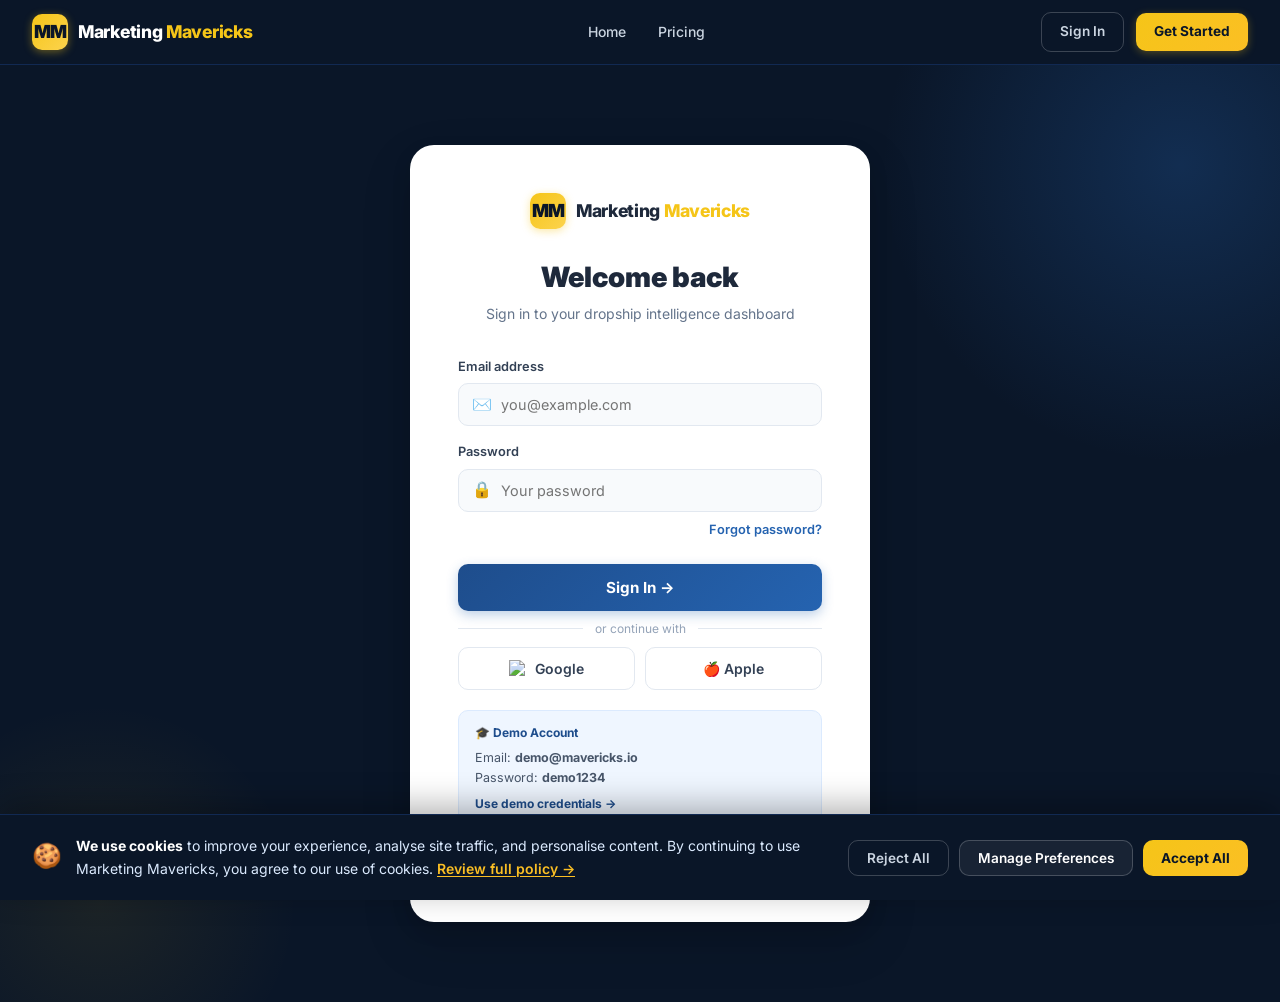
==== dashboard.html @ 0fa3fbc4 "UI: Streamlined charts, synchronized footers, added GDPR language" ====
<!DOCTYPE html>
<html lang="en">

<head>
  <meta charset="UTF-8" />
  <meta name="viewport" content="width=device-width, initial-scale=1.0" />
  <title>Marketing Mavericks – Dropship Intelligence Platform</title>
  <meta name="description"
    content="Real-time market intelligence for e-commerce dropshippers. Discover trending products, undersold ratings, and TAM analysis." />
  <link rel="preconnect" href="https://fonts.googleapis.com" />
  <link rel="preconnect" href="https://fonts.gstatic.com" crossorigin />
  <link href="https://fonts.googleapis.com/css2?family=Inter:wght@400;500;600;700;800;900&display=swap"
    rel="stylesheet" />
  <link rel="stylesheet" href="styles.css" />
  <script src="https://cdn.jsdelivr.net/npm/chart.js@4.4.0/dist/chart.umd.min.js"></script>
</head>

<body>

  <!-- ============================================================
     NAVIGATION
     ============================================================ -->
  <nav class="navbar">
    <div class="navbar-inner">
      <a href="index.html" class="navbar-brand">
        <div class="brand-logo">MM</div>
        <span class="brand-name">Marketing <span>Mavericks</span></span>
      </a>

      <nav class="navbar-nav">
        <a href="landing.html" class="nav-link">Home</a>
        <a href="trends.html" class="nav-link nav-protected" style="display:none;">Market Trends</a>
        <a href="index.html" class="nav-link nav-protected active">Dashboard</a>
        <a href="pricing.html" class="nav-link">Pricing</a>
      </nav>

      <div class="navbar-actions">
        <div class="live-badge">
          <div class="live-dot"></div>
          Live Data
        </div>
        <a href="signin.html" class="nav-btn-outline nav-public-only">Sign In</a>
        <a href="signup.html" class="nav-btn-primary nav-public-only">Get Started</a>
      </div>
    </div>
  </nav>

  <!-- ============================================================
     HERO
     ============================================================ -->
  <section class="page-hero">
    <div class="hero-content">
      <div class="hero-eyebrow">
        🚀 AI-Powered Market Intelligence
      </div>
      <h1 class="hero-title">
        Find Your Next<br /><span class="highlight">Winning Product</span>
      </h1>
      <p class="hero-subtitle">
        Real-time intelligence scraped from Amazon, TikTok &amp; beyond. Discover undersold ratings, trending ranks, and
        total addressable markets — before your competition does.
      </p>
      <div class="hero-stats" id="heroStats">
        <div class="hero-stat">
          <span class="hero-stat-value" id="statTracked">12,847</span>
          <span class="hero-stat-label">Products Tracked</span>
        </div>
        <div class="hero-stat">
          <span class="hero-stat-value" id="statTrends">234</span>
          <span class="hero-stat-label">New Trends Today</span>
        </div>
        <div class="hero-stat">
          <span class="hero-stat-value" id="statGrowth">+17.3%</span>
          <span class="hero-stat-label">Avg Market Growth</span>
        </div>
        <div class="hero-stat">
          <span class="hero-stat-value">Live</span>
          <span class="hero-stat-label" id="statFreshness">Updated 4 min ago</span>
        </div>
      </div>
    </div>
  </section>

  <!-- ============================================================
     SEARCH & FILTERS
     ============================================================ -->
  <section class="search-section">
    <div class="search-inner">
      <div class="search-box">
        <span class="search-icon">🔍</span>
        <input type="text" class="search-input" id="searchInput" placeholder="Search products, categories, tags…"
          autocomplete="off" />
        <span class="search-clear" id="searchClear">✕</span>
      </div>

      <div class="filter-group">
        <span class="filter-label">Sort by</span>
        <select class="filter-select" id="sortSelect">
          <option value="trendingRank-asc">Trending Rank</option>
          <option value="undersoldScore-desc">Undersold Score</option>
          <option value="tam-desc">TAM (Largest)</option>
          <option value="margin-desc">Margin %</option>
          <option value="viralityScore-desc">Virality</option>
          <option value="monthlyRevenue-desc">Monthly Revenue</option>
        </select>
      </div>

      <div class="filter-group">
        <span class="filter-label">Category</span>
        <select class="filter-select" id="categoryFilter">
          <option value="all">All Categories</option>
          <option value="Health & Wellness">Health &amp; Wellness</option>
          <option value="Home Décor">Home Décor</option>
          <option value="Kitchen & Fitness">Kitchen &amp; Fitness</option>
          <option value="Productivity">Productivity</option>
        </select>
      </div>

      <div class="filter-group">
        <span class="filter-label">Platform</span>
        <select class="filter-select" id="platformFilter">
          <option value="all">All Platforms</option>
          <option value="Amazon">Amazon</option>
          <option value="TikTok">TikTok</option>
        </select>
      </div>

      <span class="results-count" id="resultsCount">
        Showing <strong>4</strong> products
      </span>
    </div>
  </section>

  <!-- ============================================================
     MAIN CONTENT
     ============================================================ -->
  <main class="main-content">

    <!-- Overview Stats -->
    <div class="stats-grid stagger-children" id="overviewStats">
      <div class="stat-card animate-fade-in-up">
        <div class="stat-icon blue">📦</div>
        <div class="stat-info">
          <div class="stat-value">4</div>
          <div class="stat-label">Products Analysed</div>
        </div>
        <span class="stat-change up">↑ Live</span>
      </div>
      <div class="stat-card animate-fade-in-up">
        <div class="stat-icon yellow">⭐</div>
        <div class="stat-info">
          <div class="stat-value" id="avgUndersold">87</div>
          <div class="stat-label">Avg Undersold Score</div>
        </div>
        <span class="stat-change up">↑ High</span>
      </div>
      <div class="stat-card animate-fade-in-up">
        <div class="stat-icon green">💰</div>
        <div class="stat-info">
          <div class="stat-value" id="totalTAM">$12.5B</div>
          <div class="stat-label">Combined TAM</div>
        </div>
        <span class="stat-change up">↑ 17.3%</span>
      </div>
      <div class="stat-card animate-fade-in-up">
        <div class="stat-icon orange">🔥</div>
        <div class="stat-info">
          <div class="stat-value" id="avgMargin">81%</div>
          <div class="stat-label">Avg Gross Margin</div>
        </div>
        <span class="stat-change up">↑ Strong</span>
      </div>
    </div>

    <!-- Market Overview Chart -->
    <div class="section-header">
      <div>
        <div class="section-title"><span class="icon">📈</span> Market Overview</div>
        <div class="section-subtitle">Combined revenue trend across all tracked products</div>
      </div>
      <div class="chart-tabs" id="overviewChartTabs">
        <button class="chart-tab active" data-chart="revenue">Revenue</button>
        <button class="chart-tab" data-chart="search">Search Volume</button>
        <button class="chart-tab" data-chart="tam">TAM Growth</button>
      </div>
    </div>

    <div class="card" style="margin-bottom: 32px;">
      <div class="card-body">
        <div class="chart-container">
          <canvas id="overviewChart"></canvas>
        </div>
      </div>
    </div>

    <!-- Products Section -->
    <div class="section-header" id="trending">
      <div>
        <div class="section-title"><span class="icon">🔥</span> Trending Products</div>
        <div class="section-subtitle">Ranked by real-time trend momentum</div>
      </div>
    </div>

    <!-- Products Grid -->
    <div class="products-grid stagger-children" id="productsGrid">
      <!-- Populated by JS -->
    </div>

    <!-- Empty State -->
    <div class="empty-state" id="emptyState" style="display:none;">
      <div class="empty-state-icon">🔍</div>
      <h3>No products found</h3>
      <p>Try adjusting your search or filters to find what you're looking for.</p>
    </div>

    <!-- TAM Comparison Section -->
    <div class="section-header" id="tam" style="margin-top: 16px;">
      <div>
        <div class="section-title"><span class="icon">🌍</span> TAM Comparison</div>
        <div class="section-subtitle">Total Addressable Market by product category</div>
      </div>
    </div>

    <div class="card" style="margin-bottom: 32px;">
      <div class="card-body">
        <div class="chart-container" style="height: 280px;">
          <canvas id="tamChart"></canvas>
        </div>
      </div>
    </div>

    <!-- Undersold Ratings Section -->
    <div class="section-header" id="undersold">
      <div>
        <div class="section-title"><span class="icon">⭐</span> Undersold Ratings Analysis</div>
        <div class="section-subtitle">Products where actual ratings fall below market expectations</div>
      </div>
    </div>

    <div class="card" style="margin-bottom: 32px;">
      <div class="card-body">
        <div class="chart-container" style="height: 280px;">
          <canvas id="undersoldChart"></canvas>
        </div>
      </div>
    </div>

  </main>

  <!-- ============================================================
     FOOTER
     ============================================================ -->
  <footer class="footer">
    <div class="footer-inner">
      <div class="footer-brand">
        <div class="brand-logo" style="width:28px;height:28px;font-size:14px;">MM</div>
        <span class="brand-name" style="font-size:0.9rem;">Marketing <span>Mavericks</span></span>
      </div>
      <span class="footer-text">© 2026 Marketing Mavericks Inc. · All Rights Reserved · Privacy Secured & GDPR
        Compliant</span>
      <div class="footer-links">
        <a href="pricing.html" class="footer-link">Pricing</a>
        <button class="footer-link" onclick="openPrivacyModal()"
          style="background:none;border:none;cursor:pointer;font:inherit;">Privacy Policy</button>
        <button class="footer-link"
          onclick="openPrivacyModal();setTimeout(function(){switchPrivacyTab(document.querySelector('.privacy-tab:nth-child(3)','imprint'))},100)"
          style="background:none;border:none;cursor:pointer;font:inherit;">Imprint</button>
        <button class="footer-link"
          onclick="openPrivacyModal();setTimeout(function(){switchPrivacyTab(document.querySelector('.privacy-tab:nth-child(2)','cookies'))},100)"
          style="background:none;border:none;cursor:pointer;font:inherit;">Cookies</button>
        <a href="signin.html" class="footer-link">Sign In</a>
      </div>
    </div>
  </footer>

  <!-- Toast Container -->
  <div class="toast-container" id="toastContainer"></div>

  <!-- Scripts -->
  <script src="database.js"></script>
  <script src="auth.js"></script>
  <script src="app.js"></script>
</body>

</html>
---- styles.css ----
/* ============================================================
   Marketing Mavericks – Global Styles
   Color Palette: Deep Blue, White, Golden Yellow, Accent Blues
   ============================================================ */

/* ---------- CSS Variables ---------- */
:root {
  --blue-900: #0a1628;
  --blue-800: #0d1f3c;
  --blue-700: #112952;
  --blue-600: #1a3a6b;
  --blue-500: #1e4d8c;
  --blue-400: #2563b0;
  --blue-300: #3b82d4;
  --blue-200: #93c5fd;
  --blue-100: #dbeafe;
  --blue-50:  #eff6ff;

  --yellow-500: #f5c518;
  --yellow-400: #fbbf24;
  --yellow-300: #fcd34d;
  --yellow-100: #fef9c3;

  --white: #ffffff;
  --gray-50:  #f8fafc;
  --gray-100: #f1f5f9;
  --gray-200: #e2e8f0;
  --gray-300: #cbd5e1;
  --gray-400: #94a3b8;
  --gray-500: #64748b;
  --gray-600: #475569;
  --gray-700: #334155;
  --gray-800: #1e293b;

  --green-500: #22c55e;
  --green-100: #dcfce7;
  --red-500:   #ef4444;
  --red-100:   #fee2e2;
  --orange-500: #f97316;
  --orange-100: #ffedd5;

  --shadow-sm:  0 1px 3px rgba(0,0,0,.08), 0 1px 2px rgba(0,0,0,.06);
  --shadow-md:  0 4px 12px rgba(0,0,0,.10), 0 2px 6px rgba(0,0,0,.07);
  --shadow-lg:  0 10px 30px rgba(0,0,0,.12), 0 4px 12px rgba(0,0,0,.08);
  --shadow-xl:  0 20px 50px rgba(0,0,0,.15), 0 8px 20px rgba(0,0,0,.10);

  --radius-sm:  6px;
  --radius-md:  10px;
  --radius-lg:  16px;
  --radius-xl:  24px;
  --radius-full: 9999px;

  --transition: 0.2s ease;
  --transition-slow: 0.4s ease;

  --font-sans: 'Inter', -apple-system, BlinkMacSystemFont, 'Segoe UI', sans-serif;
  --font-mono: 'JetBrains Mono', 'Fira Code', monospace;
}

/* ---------- Reset & Base ---------- */
*, *::before, *::after { box-sizing: border-box; margin: 0; padding: 0; }

html { scroll-behavior: smooth; font-size: 16px; }

body {
  font-family: var(--font-sans);
  background: var(--gray-50);
  color: var(--gray-800);
  line-height: 1.6;
  min-height: 100vh;
  -webkit-font-smoothing: antialiased;
}

a { text-decoration: none; color: inherit; }
button { cursor: pointer; border: none; background: none; font-family: inherit; }
input, select { font-family: inherit; }
img { max-width: 100%; display: block; }
ul, ol { list-style: none; }

/* ---------- Typography ---------- */
h1 { font-size: 2.25rem; font-weight: 800; line-height: 1.2; }
h2 { font-size: 1.75rem; font-weight: 700; line-height: 1.3; }
h3 { font-size: 1.25rem; font-weight: 600; line-height: 1.4; }
h4 { font-size: 1rem;    font-weight: 600; line-height: 1.5; }

.text-xs  { font-size: 0.75rem; }
.text-sm  { font-size: 0.875rem; }
.text-base{ font-size: 1rem; }
.text-lg  { font-size: 1.125rem; }
.text-xl  { font-size: 1.25rem; }
.text-2xl { font-size: 1.5rem; }
.text-3xl { font-size: 1.875rem; }

.font-medium { font-weight: 500; }
.font-semibold{ font-weight: 600; }
.font-bold   { font-weight: 700; }
.font-extrabold{ font-weight: 800; }

.text-muted  { color: var(--gray-500); }
.text-white  { color: var(--white); }
.text-yellow { color: var(--yellow-500); }
.text-blue   { color: var(--blue-400); }
.text-green  { color: var(--green-500); }
.text-red    { color: var(--red-500); }

/* ---------- Layout Utilities ---------- */
.container {
  max-width: 1280px;
  margin: 0 auto;
  padding: 0 24px;
}

.flex { display: flex; }
.flex-col { flex-direction: column; }
.items-center { align-items: center; }
.items-start  { align-items: flex-start; }
.justify-between { justify-content: space-between; }
.justify-center  { justify-content: center; }
.gap-2  { gap: 8px; }
.gap-3  { gap: 12px; }
.gap-4  { gap: 16px; }
.gap-6  { gap: 24px; }
.gap-8  { gap: 32px; }
.flex-wrap { flex-wrap: wrap; }
.flex-1 { flex: 1; }

.grid { display: grid; }
.grid-2 { grid-template-columns: repeat(2, 1fr); }
.grid-3 { grid-template-columns: repeat(3, 1fr); }
.grid-4 { grid-template-columns: repeat(4, 1fr); }

.w-full { width: 100%; }
.h-full { height: 100%; }

/* ---------- Spacing ---------- */
.p-2  { padding: 8px; }
.p-3  { padding: 12px; }
.p-4  { padding: 16px; }
.p-6  { padding: 24px; }
.p-8  { padding: 32px; }
.px-4 { padding-left: 16px; padding-right: 16px; }
.px-6 { padding-left: 24px; padding-right: 24px; }
.py-2 { padding-top: 8px; padding-bottom: 8px; }
.py-3 { padding-top: 12px; padding-bottom: 12px; }
.py-4 { padding-top: 16px; padding-bottom: 16px; }
.mt-1 { margin-top: 4px; }
.mt-2 { margin-top: 8px; }
.mt-4 { margin-top: 16px; }
.mt-6 { margin-top: 24px; }
.mt-8 { margin-top: 32px; }
.mb-2 { margin-bottom: 8px; }
.mb-4 { margin-bottom: 16px; }
.mb-6 { margin-bottom: 24px; }
.mb-8 { margin-bottom: 32px; }

/* ============================================================
   NAVIGATION
   ============================================================ */
.navbar {
  background: var(--blue-900);
  border-bottom: 1px solid var(--blue-700);
  position: sticky;
  top: 0;
  z-index: 100;
  backdrop-filter: blur(12px);
}

.navbar-inner {
  display: flex;
  align-items: center;
  justify-content: space-between;
  height: 64px;
  padding: 0 32px;
  max-width: 1280px;
  margin: 0 auto;
}

.navbar-brand {
  display: flex;
  align-items: center;
  gap: 10px;
  text-decoration: none;
}

.brand-logo {
  width: 36px;
  height: 36px;
  background: linear-gradient(135deg, var(--yellow-500), var(--yellow-300));
  border-radius: var(--radius-md);
  display: flex;
  align-items: center;
  justify-content: center;
  font-size: 18px;
  font-weight: 900;
  color: var(--blue-900);
  letter-spacing: -1px;
  box-shadow: 0 2px 8px rgba(245,197,24,0.4);
}

.brand-name {
  font-size: 1.1rem;
  font-weight: 800;
  color: var(--white);
  letter-spacing: -0.3px;
}

.brand-name span {
  color: var(--yellow-500);
}

.navbar-nav {
  display: flex;
  align-items: center;
  gap: 4px;
}

.nav-link {
  color: var(--gray-300);
  font-size: 0.875rem;
  font-weight: 500;
  padding: 8px 14px;
  border-radius: var(--radius-sm);
  transition: all var(--transition);
  display: flex;
  align-items: center;
  gap: 6px;
}

.nav-link:hover, .nav-link.active {
  color: var(--white);
  background: rgba(255,255,255,0.08);
}

.nav-link.active {
  color: var(--yellow-400);
}

.navbar-actions {
  display: flex;
  align-items: center;
  gap: 12px;
}

.live-badge {
  display: flex;
  align-items: center;
  gap: 6px;
  background: rgba(34,197,94,0.15);
  border: 1px solid rgba(34,197,94,0.3);
  color: var(--green-500);
  font-size: 0.75rem;
  font-weight: 600;
  padding: 5px 10px;
  border-radius: var(--radius-full);
  letter-spacing: 0.3px;
}

.live-dot {
  width: 6px;
  height: 6px;
  background: var(--green-500);
  border-radius: 50%;
  animation: pulse-dot 1.5s infinite;
}

@keyframes pulse-dot {
  0%, 100% { opacity: 1; transform: scale(1); }
  50% { opacity: 0.5; transform: scale(0.8); }
}

/* ============================================================
   HERO / PAGE HEADER
   ============================================================ */
.page-hero {
  background: linear-gradient(135deg, var(--blue-900) 0%, var(--blue-700) 60%, var(--blue-600) 100%);
  padding: 48px 0 40px;
  position: relative;
  overflow: hidden;
}

.page-hero::before {
  content: '';
  position: absolute;
  top: -50%;
  right: -10%;
  width: 600px;
  height: 600px;
  background: radial-gradient(circle, rgba(245,197,24,0.06) 0%, transparent 70%);
  pointer-events: none;
}

.page-hero::after {
  content: '';
  position: absolute;
  bottom: -30%;
  left: -5%;
  width: 400px;
  height: 400px;
  background: radial-gradient(circle, rgba(59,130,212,0.1) 0%, transparent 70%);
  pointer-events: none;
}

.hero-content {
  position: relative;
  z-index: 1;
  max-width: 1280px;
  margin: 0 auto;
  padding: 0 32px;
}

.hero-eyebrow {
  display: inline-flex;
  align-items: center;
  gap: 6px;
  background: rgba(245,197,24,0.15);
  border: 1px solid rgba(245,197,24,0.3);
  color: var(--yellow-400);
  font-size: 0.75rem;
  font-weight: 700;
  padding: 4px 12px;
  border-radius: var(--radius-full);
  letter-spacing: 0.8px;
  text-transform: uppercase;
  margin-bottom: 16px;
}

.hero-title {
  font-size: 2.5rem;
  font-weight: 900;
  color: var(--white);
  line-height: 1.15;
  margin-bottom: 12px;
  letter-spacing: -0.5px;
}

.hero-title .highlight {
  color: var(--yellow-400);
}

.hero-subtitle {
  color: var(--blue-200);
  font-size: 1rem;
  max-width: 560px;
  line-height: 1.7;
  margin-bottom: 32px;
}

.hero-stats {
  display: flex;
  gap: 32px;
  flex-wrap: wrap;
}

.hero-stat {
  display: flex;
  flex-direction: column;
  gap: 2px;
}

.hero-stat-value {
  font-size: 1.5rem;
  font-weight: 800;
  color: var(--white);
  line-height: 1;
}

.hero-stat-label {
  font-size: 0.75rem;
  color: var(--blue-200);
  font-weight: 500;
  letter-spacing: 0.3px;
}

/* ============================================================
   SEARCH BAR
   ============================================================ */
.search-section {
  background: var(--white);
  border-bottom: 1px solid var(--gray-200);
  padding: 20px 0;
  position: sticky;
  top: 64px;
  z-index: 90;
  box-shadow: var(--shadow-sm);
}

.search-inner {
  max-width: 1280px;
  margin: 0 auto;
  padding: 0 32px;
  display: flex;
  align-items: center;
  gap: 16px;
}

.search-box {
  flex: 1;
  position: relative;
  max-width: 520px;
}

.search-icon {
  position: absolute;
  left: 14px;
  top: 50%;
  transform: translateY(-50%);
  color: var(--gray-400);
  font-size: 16px;
  pointer-events: none;
}

.search-input {
  width: 100%;
  padding: 11px 16px 11px 42px;
  border: 1.5px solid var(--gray-200);
  border-radius: var(--radius-lg);
  font-size: 0.9rem;
  color: var(--gray-800);
  background: var(--gray-50);
  transition: all var(--transition);
  outline: none;
}

.search-input:focus {
  border-color: var(--blue-400);
  background: var(--white);
  box-shadow: 0 0 0 3px rgba(37,99,176,0.1);
}

.search-input::placeholder { color: var(--gray-400); }

.search-clear {
  position: absolute;
  right: 12px;
  top: 50%;
  transform: translateY(-50%);
  color: var(--gray-400);
  font-size: 14px;
  cursor: pointer;
  display: none;
  padding: 2px;
  border-radius: 50%;
  transition: all var(--transition);
}

.search-clear:hover { color: var(--gray-600); background: var(--gray-100); }
.search-clear.visible { display: flex; }

.filter-group {
  display: flex;
  align-items: center;
  gap: 8px;
}

.filter-label {
  font-size: 0.8rem;
  font-weight: 600;
  color: var(--gray-500);
  white-space: nowrap;
}

.filter-select {
  padding: 9px 32px 9px 12px;
  border: 1.5px solid var(--gray-200);
  border-radius: var(--radius-md);
  font-size: 0.85rem;
  color: var(--gray-700);
  background: var(--white);
  cursor: pointer;
  outline: none;
  appearance: none;
  background-image: url("data:image/svg+xml,%3Csvg xmlns='http://www.w3.org/2000/svg' width='12' height='12' viewBox='0 0 24 24' fill='none' stroke='%2394a3b8' stroke-width='2'%3E%3Cpath d='M6 9l6 6 6-6'/%3E%3C/svg%3E");
  background-repeat: no-repeat;
  background-position: right 10px center;
  transition: all var(--transition);
}

.filter-select:focus {
  border-color: var(--blue-400);
  box-shadow: 0 0 0 3px rgba(37,99,176,0.1);
}

.results-count {
  margin-left: auto;
  font-size: 0.8rem;
  color: var(--gray-500);
  white-space: nowrap;
}

.results-count strong { color: var(--gray-700); }

/* ============================================================
   MAIN CONTENT AREA
   ============================================================ */
.main-content {
  max-width: 1280px;
  margin: 0 auto;
  padding: 32px;
}

/* ============================================================
   STAT CARDS (Dashboard Overview)
   ============================================================ */
.stats-grid {
  display: grid;
  grid-template-columns: repeat(4, 1fr);
  gap: 16px;
  margin-bottom: 32px;
}

.stat-card {
  background: var(--white);
  border: 1px solid var(--gray-200);
  border-radius: var(--radius-lg);
  padding: 20px 24px;
  display: flex;
  align-items: center;
  gap: 16px;
  box-shadow: var(--shadow-sm);
  transition: all var(--transition);
}

.stat-card:hover {
  box-shadow: var(--shadow-md);
  transform: translateY(-1px);
}

.stat-icon {
  width: 48px;
  height: 48px;
  border-radius: var(--radius-md);
  display: flex;
  align-items: center;
  justify-content: center;
  font-size: 22px;
  flex-shrink: 0;
}

.stat-icon.blue   { background: var(--blue-100); }
.stat-icon.yellow { background: var(--yellow-100); }
.stat-icon.green  { background: var(--green-100); }
.stat-icon.orange { background: var(--orange-100); }

.stat-info { flex: 1; min-width: 0; }

.stat-value {
  font-size: 1.6rem;
  font-weight: 800;
  color: var(--gray-800);
  line-height: 1;
  margin-bottom: 4px;
}

.stat-label {
  font-size: 0.8rem;
  color: var(--gray-500);
  font-weight: 500;
}

.stat-change {
  font-size: 0.75rem;
  font-weight: 600;
  padding: 2px 8px;
  border-radius: var(--radius-full);
  white-space: nowrap;
}

.stat-change.up   { background: var(--green-100); color: var(--green-500); }
.stat-change.down { background: var(--red-100);   color: var(--red-500); }

/* ============================================================
   SECTION HEADERS
   ============================================================ */
.section-header {
  display: flex;
  align-items: center;
  justify-content: space-between;
  margin-bottom: 20px;
}

.section-title {
  font-size: 1.1rem;
  font-weight: 700;
  color: var(--gray-800);
  display: flex;
  align-items: center;
  gap: 8px;
}

.section-title .icon {
  font-size: 18px;
}

.section-subtitle {
  font-size: 0.8rem;
  color: var(--gray-500);
  margin-top: 2px;
}

.view-all-btn {
  font-size: 0.8rem;
  font-weight: 600;
  color: var(--blue-400);
  padding: 6px 12px;
  border-radius: var(--radius-sm);
  transition: all var(--transition);
  display: flex;
  align-items: center;
  gap: 4px;
}

.view-all-btn:hover {
  background: var(--blue-50);
  color: var(--blue-500);
}

/* ============================================================
   PRODUCT CARDS
   ============================================================ */
.products-grid {
  display: grid;
  grid-template-columns: repeat(auto-fill, minmax(300px, 1fr));
  gap: 20px;
  margin-bottom: 40px;
}

.product-card {
  background: var(--white);
  border: 1px solid var(--gray-200);
  border-radius: var(--radius-xl);
  overflow: hidden;
  box-shadow: var(--shadow-sm);
  transition: all var(--transition-slow);
  cursor: pointer;
  position: relative;
  display: flex;
  flex-direction: column;
}

.product-card:hover {
  box-shadow: var(--shadow-xl);
  transform: translateY(-4px);
  border-color: var(--blue-200);
}

.product-card-header {
  background: linear-gradient(135deg, var(--blue-900), var(--blue-700));
  padding: 24px;
  position: relative;
  overflow: hidden;
  min-height: 120px;
  display: flex;
  align-items: flex-start;
  justify-content: space-between;
}

.product-card-header::after {
  content: '';
  position: absolute;
  bottom: -20px;
  right: -20px;
  width: 100px;
  height: 100px;
  background: rgba(255,255,255,0.04);
  border-radius: 50%;
}

.product-emoji {
  font-size: 3rem;
  line-height: 1;
  filter: drop-shadow(0 4px 8px rgba(0,0,0,0.3));
}

.product-rank-badge {
  display: flex;
  flex-direction: column;
  align-items: center;
  background: rgba(255,255,255,0.12);
  border: 1px solid rgba(255,255,255,0.2);
  border-radius: var(--radius-md);
  padding: 8px 12px;
  backdrop-filter: blur(8px);
}

.rank-number {
  font-size: 1.4rem;
  font-weight: 900;
  color: var(--yellow-400);
  line-height: 1;
}

.rank-label {
  font-size: 0.6rem;
  color: rgba(255,255,255,0.7);
  font-weight: 600;
  letter-spacing: 0.5px;
  text-transform: uppercase;
  margin-top: 2px;
}

.rank-change {
  font-size: 0.65rem;
  font-weight: 700;
  margin-top: 4px;
}

.rank-change.up   { color: var(--green-500); }
.rank-change.down { color: var(--red-500); }

.product-card-body {
  padding: 20px;
  flex: 1;
  display: flex;
  flex-direction: column;
}

.product-category {
  font-size: 0.7rem;
  font-weight: 700;
  color: var(--blue-400);
  text-transform: uppercase;
  letter-spacing: 0.8px;
  margin-bottom: 6px;
}

.product-name {
  font-size: 1.05rem;
  font-weight: 700;
  color: var(--gray-800);
  margin-bottom: 4px;
  line-height: 1.3;
}

.product-tagline {
  font-size: 0.8rem;
  color: var(--gray-500);
  margin-bottom: 16px;
  line-height: 1.5;
}

/* Key Metrics Row */
.product-metrics {
  display: grid;
  grid-template-columns: repeat(3, 1fr);
  gap: 8px;
  margin-bottom: 16px;
}

.metric-item {
  background: var(--gray-50);
  border: 1px solid var(--gray-100);
  border-radius: var(--radius-md);
  padding: 10px 8px;
  text-align: center;
}

.metric-value {
  font-size: 1rem;
  font-weight: 800;
  color: var(--gray-800);
  line-height: 1;
  margin-bottom: 3px;
}

.metric-label {
  font-size: 0.65rem;
  color: var(--gray-500);
  font-weight: 500;
  text-transform: uppercase;
  letter-spacing: 0.4px;
}

/* Undersold Score Bar */
.undersold-section {
  margin-bottom: 16px;
}

.undersold-header {
  display: flex;
  justify-content: space-between;
  align-items: center;
  margin-bottom: 6px;
}

.undersold-label {
  font-size: 0.75rem;
  font-weight: 600;
  color: var(--gray-600);
}

.undersold-value {
  font-size: 0.75rem;
  font-weight: 800;
  color: var(--blue-500);
}

.progress-bar {
  height: 6px;
  background: var(--gray-100);
  border-radius: var(--radius-full);
  overflow: hidden;
}

.progress-fill {
  height: 100%;
  border-radius: var(--radius-full);
  transition: width 1s ease;
  background: linear-gradient(90deg, var(--blue-400), var(--blue-300));
}

.progress-fill.high   { background: linear-gradient(90deg, var(--blue-500), var(--yellow-400)); }
.progress-fill.medium { background: linear-gradient(90deg, var(--blue-400), var(--blue-300)); }
.progress-fill.low    { background: linear-gradient(90deg, var(--gray-400), var(--gray-300)); }

/* Tags */
.product-tags {
  display: flex;
  flex-wrap: wrap;
  gap: 6px;
  margin-bottom: 16px;
}

.tag {
  font-size: 0.7rem;
  font-weight: 600;
  padding: 3px 10px;
  border-radius: var(--radius-full);
  letter-spacing: 0.2px;
}

.tag.viral        { background: rgba(245,197,24,0.15); color: #b45309; border: 1px solid rgba(245,197,24,0.3); }
.tag.trending     { background: var(--blue-50); color: var(--blue-500); border: 1px solid var(--blue-100); }
.tag.low-competition { background: var(--green-100); color: #15803d; border: 1px solid #bbf7d0; }
.tag.high-margin  { background: var(--orange-100); color: #c2410c; border: 1px solid #fed7aa; }
.tag.aesthetic    { background: #fdf4ff; color: #7e22ce; border: 1px solid #e9d5ff; }
.tag.repeat-purchase { background: #f0fdf4; color: #166534; border: 1px solid #bbf7d0; }
.tag.fitness      { background: #fff7ed; color: #9a3412; border: 1px solid #fed7aa; }
.tag.eco-friendly { background: #f0fdf4; color: #166534; border: 1px solid #bbf7d0; }
.tag.loyal-customers { background: var(--blue-50); color: var(--blue-500); border: 1px solid var(--blue-100); }

/* Card Footer */
.product-card-footer {
  padding: 14px 20px;
  border-top: 1px solid var(--gray-100);
  display: flex;
  align-items: center;
  justify-content: space-between;
  background: var(--gray-50);
}

.platform-badges {
  display: flex;
  gap: 4px;
}

.platform-badge {
  font-size: 0.65rem;
  font-weight: 700;
  padding: 3px 8px;
  border-radius: var(--radius-full);
  letter-spacing: 0.3px;
}

.platform-badge.amazon  { background: #fff3cd; color: #856404; }
.platform-badge.tiktok  { background: #fce4ec; color: #880e4f; }
.platform-badge.instagram { background: #f3e5f5; color: #6a1b9a; }
.platform-badge.youtube { background: #ffebee; color: #b71c1c; }
.platform-badge.reddit  { background: #fff3e0; color: #e65100; }
.platform-badge.google  { background: #e8f5e9; color: #1b5e20; }

.view-details-btn {
  font-size: 0.8rem;
  font-weight: 600;
  color: var(--blue-400);
  display: flex;
  align-items: center;
  gap: 4px;
  transition: all var(--transition);
  padding: 4px 8px;
  border-radius: var(--radius-sm);
}

.view-details-btn:hover {
  color: var(--blue-500);
  background: var(--blue-50);
}

/* ============================================================
   RATING STARS
   ============================================================ */
.stars {
  display: inline-flex;
  gap: 1px;
}

.star {
  font-size: 12px;
  color: var(--gray-300);
}

.star.filled { color: var(--yellow-500); }
.star.half   { color: var(--yellow-400); }

.rating-display {
  display: flex;
  align-items: center;
  gap: 6px;
}

.rating-number {
  font-size: 0.85rem;
  font-weight: 700;
  color: var(--gray-700);
}

.rating-count {
  font-size: 0.75rem;
  color: var(--gray-400);
}

/* ============================================================
   EMPTY STATE
   ============================================================ */
.empty-state {
  text-align: center;
  padding: 80px 24px;
  color: var(--gray-500);
}

.empty-state-icon {
  font-size: 4rem;
  margin-bottom: 16px;
  opacity: 0.5;
}

.empty-state h3 {
  font-size: 1.1rem;
  color: var(--gray-600);
  margin-bottom: 8px;
}

.empty-state p {
  font-size: 0.875rem;
  max-width: 320px;
  margin: 0 auto;
}

/* ============================================================
   PRODUCT DETAIL PAGE
   ============================================================ */
.product-detail-hero {
  background: linear-gradient(135deg, var(--blue-900) 0%, var(--blue-700) 100%);
  padding: 40px 0;
  position: relative;
  overflow: hidden;
}

.product-detail-hero::before {
  content: '';
  position: absolute;
  top: -100px;
  right: -100px;
  width: 500px;
  height: 500px;
  background: radial-gradient(circle, rgba(245,197,24,0.08) 0%, transparent 70%);
}

.back-btn {
  display: inline-flex;
  align-items: center;
  gap: 8px;
  color: var(--blue-200);
  font-size: 0.875rem;
  font-weight: 500;
  margin-bottom: 24px;
  padding: 8px 0;
  transition: all var(--transition);
}

.back-btn:hover { color: var(--white); }

.product-detail-header {
  display: flex;
  align-items: flex-start;
  gap: 24px;
  position: relative;
  z-index: 1;
}

.product-detail-emoji {
  font-size: 5rem;
  line-height: 1;
  filter: drop-shadow(0 8px 16px rgba(0,0,0,0.3));
  flex-shrink: 0;
}

.product-detail-info { flex: 1; }

.product-detail-category {
  font-size: 0.75rem;
  font-weight: 700;
  color: var(--yellow-400);
  text-transform: uppercase;
  letter-spacing: 1px;
  margin-bottom: 8px;
}

.product-detail-name {
  font-size: 2rem;
  font-weight: 900;
  color: var(--white);
  line-height: 1.2;
  margin-bottom: 8px;
  letter-spacing: -0.5px;
}

.product-detail-tagline {
  color: var(--blue-200);
  font-size: 1rem;
  margin-bottom: 16px;
}

.product-detail-meta {
  display: flex;
  align-items: center;
  gap: 16px;
  flex-wrap: wrap;
}

.detail-meta-item {
  display: flex;
  align-items: center;
  gap: 6px;
  font-size: 0.85rem;
  color: var(--blue-200);
}

.detail-meta-item strong { color: var(--white); }

.product-detail-actions {
  display: flex;
  flex-direction: column;
  gap: 10px;
  flex-shrink: 0;
}

.btn-primary {
  background: linear-gradient(135deg, var(--yellow-500), var(--yellow-400));
  color: var(--blue-900);
  font-size: 0.875rem;
  font-weight: 700;
  padding: 12px 24px;
  border-radius: var(--radius-md);
  transition: all var(--transition);
  display: flex;
  align-items: center;
  gap: 8px;
  white-space: nowrap;
  box-shadow: 0 4px 12px rgba(245,197,24,0.3);
}

.btn-primary:hover {
  transform: translateY(-1px);
  box-shadow: 0 6px 20px rgba(245,197,24,0.4);
}

.btn-secondary {
  background: rgba(255,255,255,0.1);
  color: var(--white);
  font-size: 0.875rem;
  font-weight: 600;
  padding: 12px 24px;
  border-radius: var(--radius-md);
  border: 1px solid rgba(255,255,255,0.2);
  transition: all var(--transition);
  display: flex;
  align-items: center;
  gap: 8px;
  white-space: nowrap;
}

.btn-secondary:hover {
  background: rgba(255,255,255,0.18);
}

/* ============================================================
   DETAIL CONTENT GRID
   ============================================================ */
.detail-content {
  max-width: 1280px;
  margin: 0 auto;
  padding: 32px;
  display: grid;
  grid-template-columns: 1fr 380px;
  gap: 24px;
  align-items: start;
}

.detail-main { display: flex; flex-direction: column; gap: 24px; }
.detail-sidebar { display: flex; flex-direction: column; gap: 24px; }

/* ============================================================
   CARDS (Generic)
   ============================================================ */
.card {
  background: var(--white);
  border: 1px solid var(--gray-200);
  border-radius: var(--radius-xl);
  overflow: hidden;
  box-shadow: var(--shadow-sm);
}

.card-header {
  padding: 20px 24px 16px;
  border-bottom: 1px solid var(--gray-100);
  display: flex;
  align-items: center;
  justify-content: space-between;
}

.card-title {
  font-size: 0.95rem;
  font-weight: 700;
  color: var(--gray-800);
  display: flex;
  align-items: center;
  gap: 8px;
}

.card-body { padding: 24px; }

/* ============================================================
   KEY METRICS DETAIL
   ============================================================ */
.key-metrics-grid {
  display: grid;
  grid-template-columns: repeat(3, 1fr);
  gap: 16px;
}

.key-metric-card {
  background: var(--gray-50);
  border: 1px solid var(--gray-100);
  border-radius: var(--radius-lg);
  padding: 20px;
  text-align: center;
  transition: all var(--transition);
}

.key-metric-card:hover {
  background: var(--white);
  box-shadow: var(--shadow-md);
  border-color: var(--blue-100);
}

.key-metric-icon {
  font-size: 1.8rem;
  margin-bottom: 8px;
}

.key-metric-value {
  font-size: 1.5rem;
  font-weight: 900;
  color: var(--gray-800);
  line-height: 1;
  margin-bottom: 4px;
}

.key-metric-label {
  font-size: 0.75rem;
  color: var(--gray-500);
  font-weight: 500;
  text-transform: uppercase;
  letter-spacing: 0.5px;
}

.key-metric-sub {
  font-size: 0.7rem;
  color: var(--gray-400);
  margin-top: 4px;
}

/* ============================================================
   UNDERSOLD RATING DETAIL
   ============================================================ */
.undersold-detail {
  display: flex;
  gap: 24px;
  align-items: center;
}

.undersold-gauge {
  flex-shrink: 0;
  position: relative;
  width: 140px;
  height: 140px;
}

.gauge-svg {
  width: 140px;
  height: 140px;
  transform: rotate(-90deg);
}

.gauge-bg {
  fill: none;
  stroke: var(--gray-100);
  stroke-width: 12;
}

.gauge-fill {
  fill: none;
  stroke-width: 12;
  stroke-linecap: round;
  transition: stroke-dashoffset 1.5s ease;
}

.gauge-center {
  position: absolute;
  top: 50%;
  left: 50%;
  transform: translate(-50%, -50%);
  text-align: center;
}

.gauge-value {
  font-size: 1.8rem;
  font-weight: 900;
  color: var(--gray-800);
  line-height: 1;
}

.gauge-label {
  font-size: 0.65rem;
  color: var(--gray-500);
  font-weight: 600;
  text-transform: uppercase;
  letter-spacing: 0.5px;
}

.undersold-info { flex: 1; }

.rating-comparison {
  display: flex;
  align-items: center;
  gap: 16px;
  margin-bottom: 20px;
  padding: 16px;
  background: var(--gray-50);
  border-radius: var(--radius-lg);
  border: 1px solid var(--gray-100);
}

.rating-box {
  text-align: center;
  flex: 1;
}

.rating-box-value {
  font-size: 2rem;
  font-weight: 900;
  line-height: 1;
  margin-bottom: 4px;
}

.rating-box-value.actual { color: var(--blue-500); }
.rating-box-value.expected { color: var(--yellow-500); }

.rating-box-label {
  font-size: 0.7rem;
  color: var(--gray-500);
  font-weight: 600;
  text-transform: uppercase;
  letter-spacing: 0.5px;
}

.rating-arrow {
  font-size: 1.5rem;
  color: var(--gray-300);
}

.rating-gap-badge {
  display: inline-flex;
  align-items: center;
  gap: 4px;
  background: var(--orange-100);
  color: var(--orange-500);
  font-size: 0.8rem;
  font-weight: 700;
  padding: 6px 12px;
  border-radius: var(--radius-full);
  margin-bottom: 12px;
}

.undersold-insight {
  font-size: 0.85rem;
  color: var(--gray-600);
  line-height: 1.6;
}

/* ============================================================
   TAM SECTION
   ============================================================ */
.tam-display {
  display: flex;
  align-items: center;
  gap: 24px;
  margin-bottom: 24px;
}

.tam-main {
  flex: 1;
}

.tam-value {
  font-size: 3rem;
  font-weight: 900;
  color: var(--blue-500);
  line-height: 1;
  margin-bottom: 4px;
}

.tam-label {
  font-size: 0.8rem;
  color: var(--gray-500);
  font-weight: 500;
}

.tam-growth {
  text-align: center;
  background: var(--green-100);
  border-radius: var(--radius-lg);
  padding: 16px 20px;
}

.tam-growth-value {
  font-size: 1.5rem;
  font-weight: 900;
  color: var(--green-500);
  line-height: 1;
}

.tam-growth-label {
  font-size: 0.7rem;
  color: #15803d;
  font-weight: 600;
  text-transform: uppercase;
  letter-spacing: 0.5px;
  margin-top: 4px;
}

.tam-breakdown {
  display: grid;
  grid-template-columns: repeat(3, 1fr);
  gap: 12px;
}

.tam-segment {
  background: var(--gray-50);
  border: 1px solid var(--gray-100);
  border-radius: var(--radius-md);
  padding: 14px;
  text-align: center;
}

.tam-segment-value {
  font-size: 1.1rem;
  font-weight: 800;
  color: var(--gray-800);
  margin-bottom: 4px;
}

.tam-segment-label {
  font-size: 0.7rem;
  color: var(--gray-500);
  font-weight: 500;
}

/* ============================================================
   CHARTS
   ============================================================ */
.chart-container {
  position: relative;
  height: 260px;
  width: 100%;
}

.chart-tabs {
  display: flex;
  gap: 4px;
  background: var(--gray-100);
  border-radius: var(--radius-md);
  padding: 3px;
}

.chart-tab {
  font-size: 0.78rem;
  font-weight: 600;
  padding: 6px 14px;
  border-radius: var(--radius-sm);
  color: var(--gray-500);
  transition: all var(--transition);
  cursor: pointer;
}

.chart-tab.active {
  background: var(--white);
  color: var(--blue-500);
  box-shadow: var(--shadow-sm);
}

/* ============================================================
   INSIGHTS LIST
   ============================================================ */
.insights-list {
  display: flex;
  flex-direction: column;
  gap: 12px;
}

.insight-item {
  display: flex;
  align-items: flex-start;
  gap: 12px;
  padding: 14px 16px;
  background: var(--blue-50);
  border: 1px solid var(--blue-100);
  border-radius: var(--radius-md);
  border-left: 3px solid var(--blue-400);
}

.insight-icon {
  font-size: 16px;
  flex-shrink: 0;
  margin-top: 1px;
}

.insight-text {
  font-size: 0.85rem;
  color: var(--gray-700);
  line-height: 1.5;
}

/* ============================================================
   REVIEWS
   ============================================================ */
.reviews-list {
  display: flex;
  flex-direction: column;
  gap: 16px;
}

.review-item {
  padding: 16px;
  background: var(--gray-50);
  border: 1px solid var(--gray-100);
  border-radius: var(--radius-lg);
}

.review-header {
  display: flex;
  align-items: center;
  justify-content: space-between;
  margin-bottom: 8px;
}

.review-author {
  font-size: 0.875rem;
  font-weight: 600;
  color: var(--gray-700);
}

.review-meta {
  display: flex;
  align-items: center;
  gap: 8px;
}

.review-date {
  font-size: 0.75rem;
  color: var(--gray-400);
}

.review-text {
  font-size: 0.85rem;
  color: var(--gray-600);
  line-height: 1.6;
}

/* ============================================================
   SIDEBAR WIDGETS
   ============================================================ */
.sidebar-metric {
  display: flex;
  align-items: center;
  justify-content: space-between;
  padding: 12px 0;
  border-bottom: 1px solid var(--gray-100);
}

.sidebar-metric:last-child { border-bottom: none; }

.sidebar-metric-label {
  font-size: 0.8rem;
  color: var(--gray-500);
  font-weight: 500;
}

.sidebar-metric-value {
  font-size: 0.875rem;
  font-weight: 700;
  color: var(--gray-800);
}

.competition-meter {
  margin-top: 16px;
}

.competition-bar {
  height: 8px;
  background: var(--gray-100);
  border-radius: var(--radius-full);
  overflow: hidden;
  margin-top: 8px;
}

.competition-fill {
  height: 100%;
  border-radius: var(--radius-full);
  transition: width 1s ease;
}

.competition-fill.low    { background: linear-gradient(90deg, var(--green-500), #4ade80); }
.competition-fill.medium { background: linear-gradient(90deg, var(--yellow-500), var(--yellow-300)); }
.competition-fill.high   { background: linear-gradient(90deg, var(--red-500), #f87171); }

.virality-score {
  display: flex;
  align-items: center;
  gap: 12px;
  padding: 16px;
  background: linear-gradient(135deg, var(--blue-50), #f0f9ff);
  border: 1px solid var(--blue-100);
  border-radius: var(--radius-lg);
  margin-top: 16px;
}

.virality-number {
  font-size: 2rem;
  font-weight: 900;
  color: var(--blue-500);
  line-height: 1;
}

.virality-info { flex: 1; }

.virality-label {
  font-size: 0.75rem;
  font-weight: 700;
  color: var(--blue-500);
  text-transform: uppercase;
  letter-spacing: 0.5px;
}

.virality-sub {
  font-size: 0.75rem;
  color: var(--gray-500);
  margin-top: 2px;
}

/* ============================================================
   SOCIAL PROOF SECTION
   ============================================================ */
.social-stats {
  display: grid;
  grid-template-columns: repeat(2, 1fr);
  gap: 12px;
}

.social-stat-item {
  background: var(--gray-50);
  border: 1px solid var(--gray-100);
  border-radius: var(--radius-md);
  padding: 14px;
  text-align: center;
}

.social-stat-value {
  font-size: 1.2rem;
  font-weight: 800;
  color: var(--gray-800);
  margin-bottom: 4px;
}

.social-stat-label {
  font-size: 0.7rem;
  color: var(--gray-500);
  font-weight: 500;
}

/* ============================================================
   PROJECTION TABLE
   ============================================================ */
.projection-table {
  width: 100%;
  border-collapse: collapse;
  font-size: 0.85rem;
}

.projection-table th {
  text-align: left;
  padding: 10px 12px;
  font-size: 0.75rem;
  font-weight: 700;
  color: var(--gray-500);
  text-transform: uppercase;
  letter-spacing: 0.5px;
  border-bottom: 2px solid var(--gray-100);
  background: var(--gray-50);
}

.projection-table td {
  padding: 12px;
  border-bottom: 1px solid var(--gray-100);
  color: var(--gray-700);
}

.projection-table tr:last-child td { border-bottom: none; }

.projection-table tr:hover td { background: var(--blue-50); }

.proj-growth {
  font-size: 0.75rem;
  font-weight: 600;
  color: var(--green-500);
}

/* ============================================================
   LOADING SKELETON
   ============================================================ */
.skeleton {
  background: linear-gradient(90deg, var(--gray-100) 25%, var(--gray-200) 50%, var(--gray-100) 75%);
  background-size: 200% 100%;
  animation: skeleton-loading 1.5s infinite;
  border-radius: var(--radius-sm);
}

@keyframes skeleton-loading {
  0% { background-position: 200% 0; }
  100% { background-position: -200% 0; }
}

/* ============================================================
   TOAST NOTIFICATIONS
   ============================================================ */
.toast-container {
  position: fixed;
  bottom: 24px;
  right: 24px;
  z-index: 1000;
  display: flex;
  flex-direction: column;
  gap: 8px;
}

.toast {
  background: var(--gray-800);
  color: var(--white);
  padding: 12px 20px;
  border-radius: var(--radius-md);
  font-size: 0.875rem;
  font-weight: 500;
  box-shadow: var(--shadow-lg);
  display: flex;
  align-items: center;
  gap: 10px;
  animation: toast-in 0.3s ease;
  max-width: 320px;
}

.toast.success { background: #166534; border-left: 3px solid var(--green-500); }
.toast.info    { background: var(--blue-700); border-left: 3px solid var(--blue-300); }

@keyframes toast-in {
  from { opacity: 0; transform: translateX(20px); }
  to   { opacity: 1; transform: translateX(0); }
}

/* ============================================================
   FOOTER
   ============================================================ */
.footer {
  background: var(--blue-900);
  border-top: 1px solid var(--blue-700);
  padding: 32px 0;
  margin-top: 60px;
}

.footer-inner {
  max-width: 1280px;
  margin: 0 auto;
  padding: 0 32px;
  display: flex;
  align-items: center;
  justify-content: space-between;
}

.footer-brand {
  display: flex;
  align-items: center;
  gap: 10px;
}

.footer-text {
  font-size: 0.8rem;
  color: var(--gray-500);
}

.footer-links {
  display: flex;
  gap: 20px;
}

.footer-link {
  font-size: 0.8rem;
  color: var(--gray-500);
  transition: color var(--transition);
}

.footer-link:hover { color: var(--gray-300); }

/* ============================================================
   ANIMATIONS
   ============================================================ */
@keyframes fadeInUp {
  from { opacity: 0; transform: translateY(20px); }
  to   { opacity: 1; transform: translateY(0); }
}

@keyframes fadeIn {
  from { opacity: 0; }
  to   { opacity: 1; }
}

.animate-fade-in-up {
  animation: fadeInUp 0.5s ease forwards;
}

.animate-fade-in {
  animation: fadeIn 0.4s ease forwards;
}

/* Stagger children */
.stagger-children > *:nth-child(1) { animation-delay: 0.05s; }
.stagger-children > *:nth-child(2) { animation-delay: 0.10s; }
.stagger-children > *:nth-child(3) { animation-delay: 0.15s; }
.stagger-children > *:nth-child(4) { animation-delay: 0.20s; }

/* ============================================================
   RESPONSIVE
   ============================================================ */
@media (max-width: 1100px) {
  .detail-content {
    grid-template-columns: 1fr;
  }
  .detail-sidebar {
    display: grid;
    grid-template-columns: repeat(2, 1fr);
  }
}

@media (max-width: 900px) {
  .stats-grid { grid-template-columns: repeat(2, 1fr); }
  .key-metrics-grid { grid-template-columns: repeat(2, 1fr); }
  .hero-title { font-size: 1.8rem; }
  .navbar-nav { display: none; }
}

@media (max-width: 640px) {
  .stats-grid { grid-template-columns: 1fr; }
  .products-grid { grid-template-columns: 1fr; }
  .hero-stats { gap: 20px; }
  .hero-title { font-size: 1.5rem; }
  .main-content { padding: 20px 16px; }
  .hero-content { padding: 0 16px; }
  .search-inner { padding: 0 16px; flex-wrap: wrap; }
  .detail-content { padding: 20px 16px; }
  .detail-sidebar { grid-template-columns: 1fr; }
  .tam-breakdown { grid-template-columns: 1fr; }
  .key-metrics-grid { grid-template-columns: 1fr; }
  .product-detail-header { flex-direction: column; }
  .product-detail-actions { flex-direction: row; }
  .undersold-detail { flex-direction: column; }
  .footer-inner { flex-direction: column; gap: 16px; text-align: center; }
}

/* ============================================================
   SCROLLBAR
   ============================================================ */
::-webkit-scrollbar { width: 6px; height: 6px; }
::-webkit-scrollbar-track { background: var(--gray-100); }
::-webkit-scrollbar-thumb { background: var(--gray-300); border-radius: 3px; }
::-webkit-scrollbar-thumb:hover { background: var(--gray-400); }

/* ============================================================
   SELECTION
   ============================================================ */
::selection { background: var(--blue-200); color: var(--blue-900); }

/* ============================================================
   TREND INDICATOR
   ============================================================ */
.trend-up   { color: var(--green-500); }
.trend-down { color: var(--red-500); }
.trend-neutral { color: var(--gray-400); }

.trend-badge {
  display: inline-flex;
  align-items: center;
  gap: 3px;
  font-size: 0.75rem;
  font-weight: 700;
  padding: 3px 8px;
  border-radius: var(--radius-full);
}

.trend-badge.up   { background: var(--green-100); color: #15803d; }
.trend-badge.down { background: var(--red-100);   color: #b91c1c; }

/* ============================================================
   SCORE BADGE
   ============================================================ */
.score-badge {
  display: inline-flex;
  align-items: center;
  justify-content: center;
  width: 40px;
  height: 40px;
  border-radius: var(--radius-md);
  font-size: 0.875rem;
  font-weight: 800;
}

.score-badge.excellent { background: var(--blue-100); color: var(--blue-600); }
.score-badge.good      { background: var(--green-100); color: #15803d; }
.score-badge.fair      { background: var(--yellow-100); color: #92400e; }
.score-badge.poor      { background: var(--red-100); color: #b91c1c; }

/* ============================================================
   HIGHLIGHT BOX
   ============================================================ */
.highlight-box {
  background: linear-gradient(135deg, var(--blue-900), var(--blue-700));
  border-radius: var(--radius-xl);
  padding: 24px;
  color: var(--white);
  position: relative;
  overflow: hidden;
}

.highlight-box::before {
  content: '';
  position: absolute;
  top: -30px;
  right: -30px;
  width: 120px;
  height: 120px;
  background: rgba(245,197,24,0.1);
  border-radius: 50%;
}

.highlight-box-title {
  font-size: 0.75rem;
  font-weight: 700;
  color: var(--yellow-400);
  text-transform: uppercase;
  letter-spacing: 0.8px;
  margin-bottom: 8px;
}

.highlight-box-value {
  font-size: 2rem;
  font-weight: 900;
  color: var(--white);
  line-height: 1;
  margin-bottom: 4px;
}

.highlight-box-sub {
  font-size: 0.8rem;
  color: var(--blue-200);
}

/* ============================================================
   OPPORTUNITY SCORE
   ============================================================ */
.opportunity-score-ring {
  display: flex;
  align-items: center;
  gap: 20px;
  padding: 20px;
  background: var(--gray-50);
  border-radius: var(--radius-lg);
  border: 1px solid var(--gray-100);
}

.ring-chart {
  position: relative;
  width: 80px;
  height: 80px;
  flex-shrink: 0;
}

.ring-svg {
  width: 80px;
  height: 80px;
  transform: rotate(-90deg);
}

.ring-bg {
  fill: none;
  stroke: var(--gray-200);
  stroke-width: 8;
}

.ring-fill {
  fill: none;
  stroke-width: 8;
  stroke-linecap: round;
  transition: stroke-dashoffset 1.5s ease;
}

.ring-text {
  position: absolute;
  top: 50%;
  left: 50%;
  transform: translate(-50%, -50%);
  font-size: 1rem;
  font-weight: 900;
  color: var(--gray-800);
}

.ring-info { flex: 1; }

.ring-title {
  font-size: 0.875rem;
  font-weight: 700;
  color: var(--gray-700);
  margin-bottom: 4px;
}

.ring-sub {
  font-size: 0.75rem;
  color: var(--gray-500);
  line-height: 1.5;
}
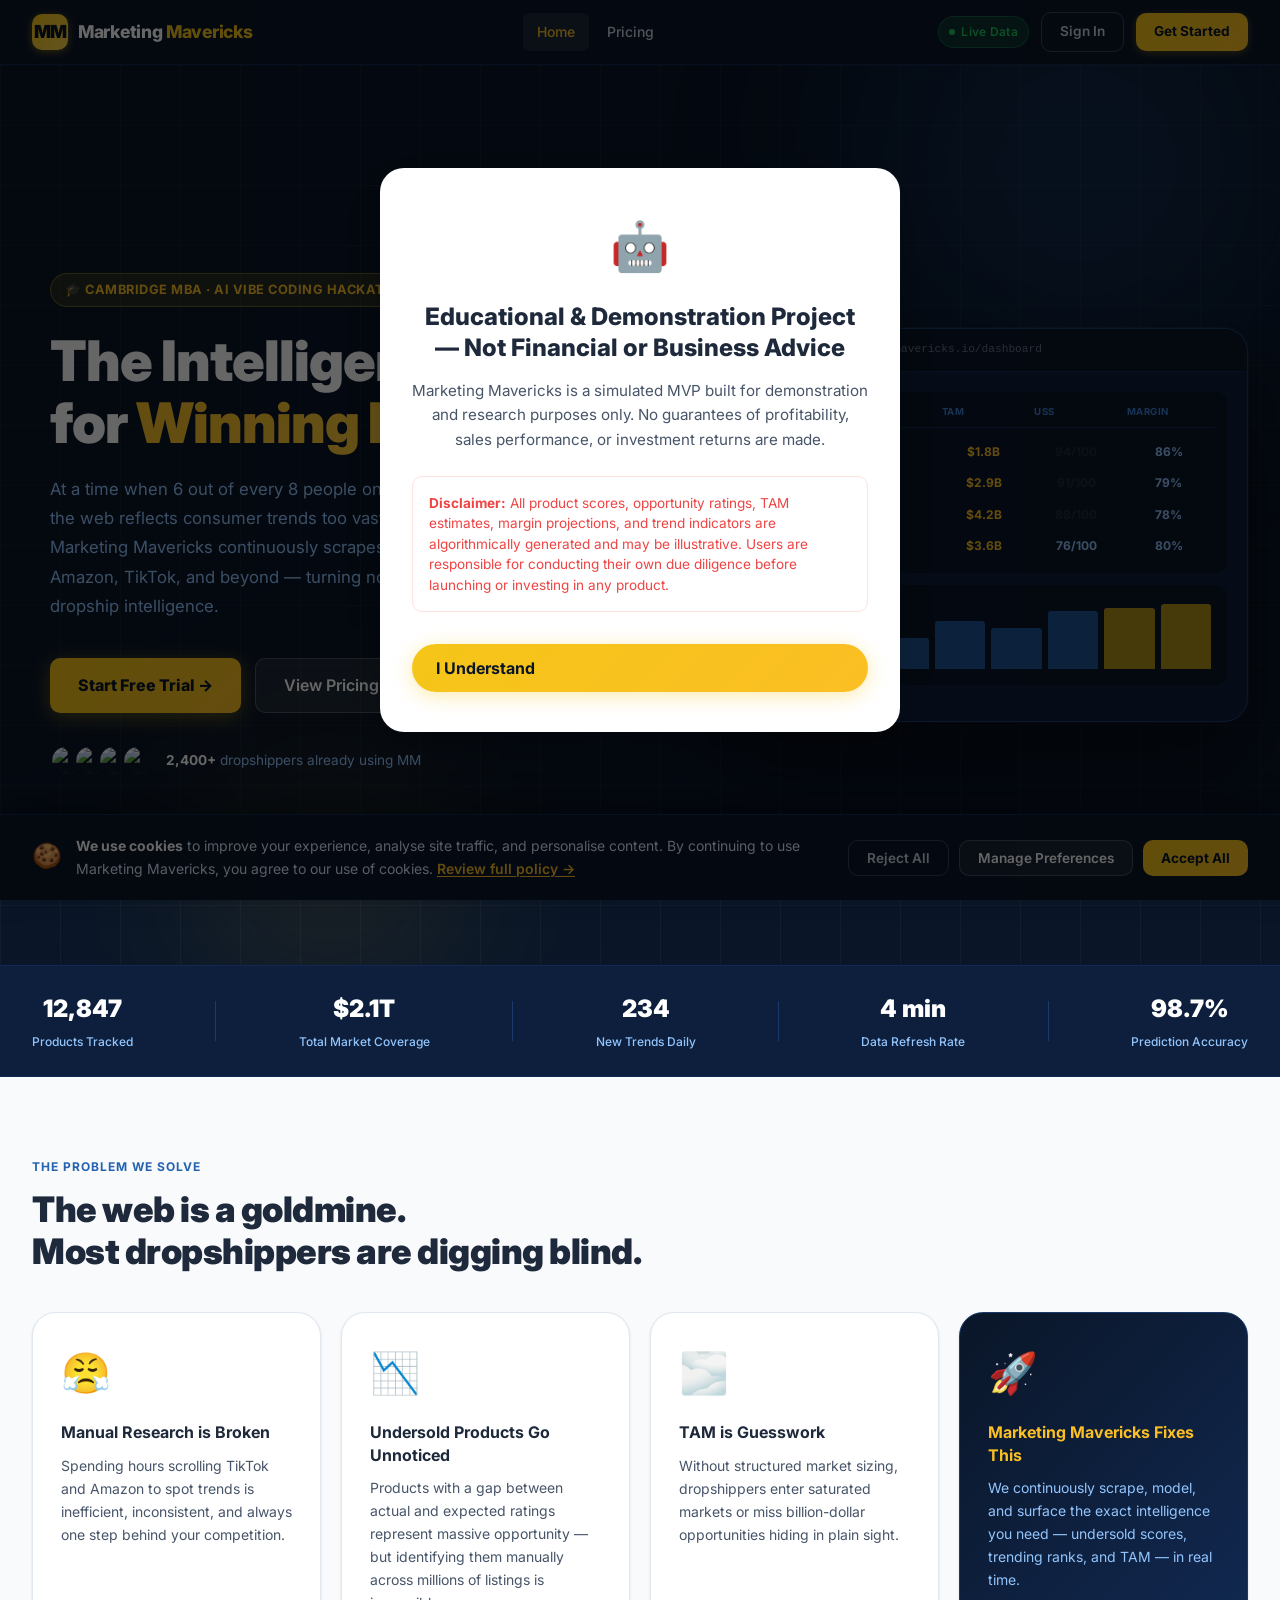
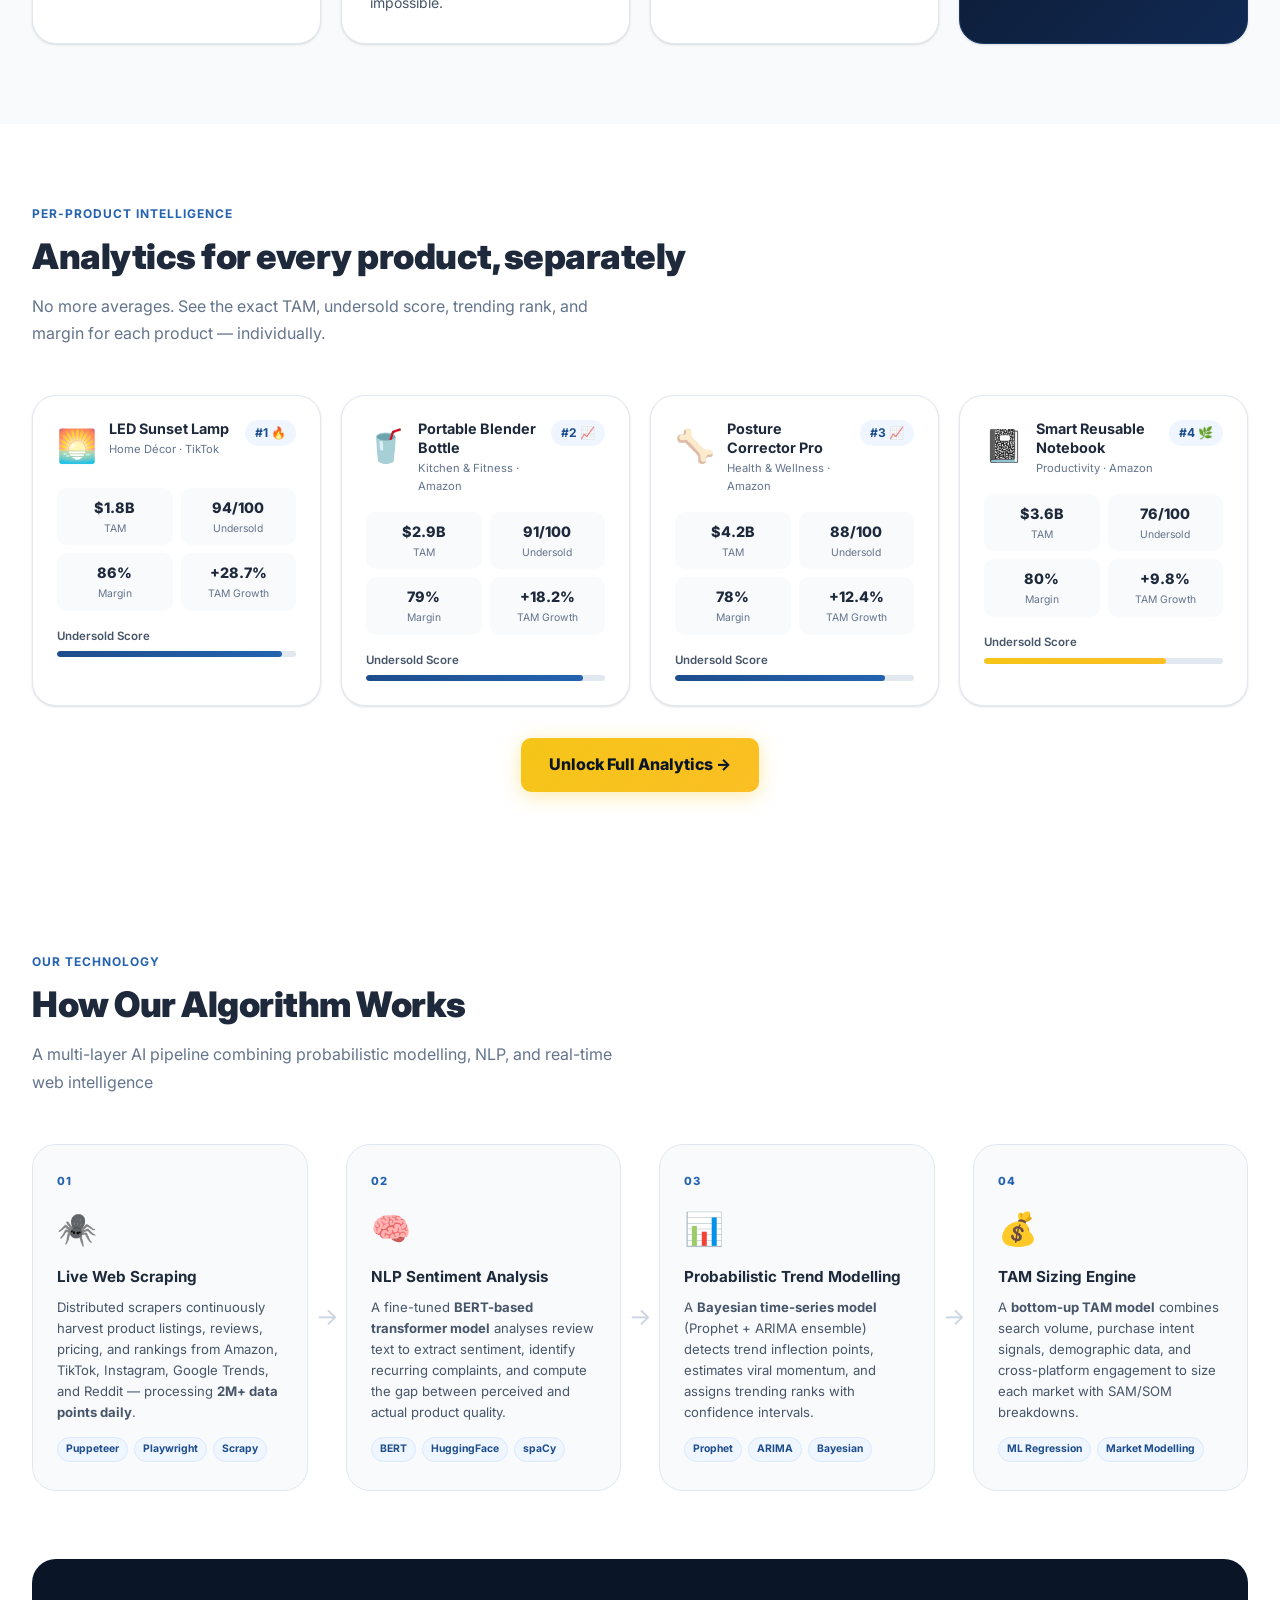
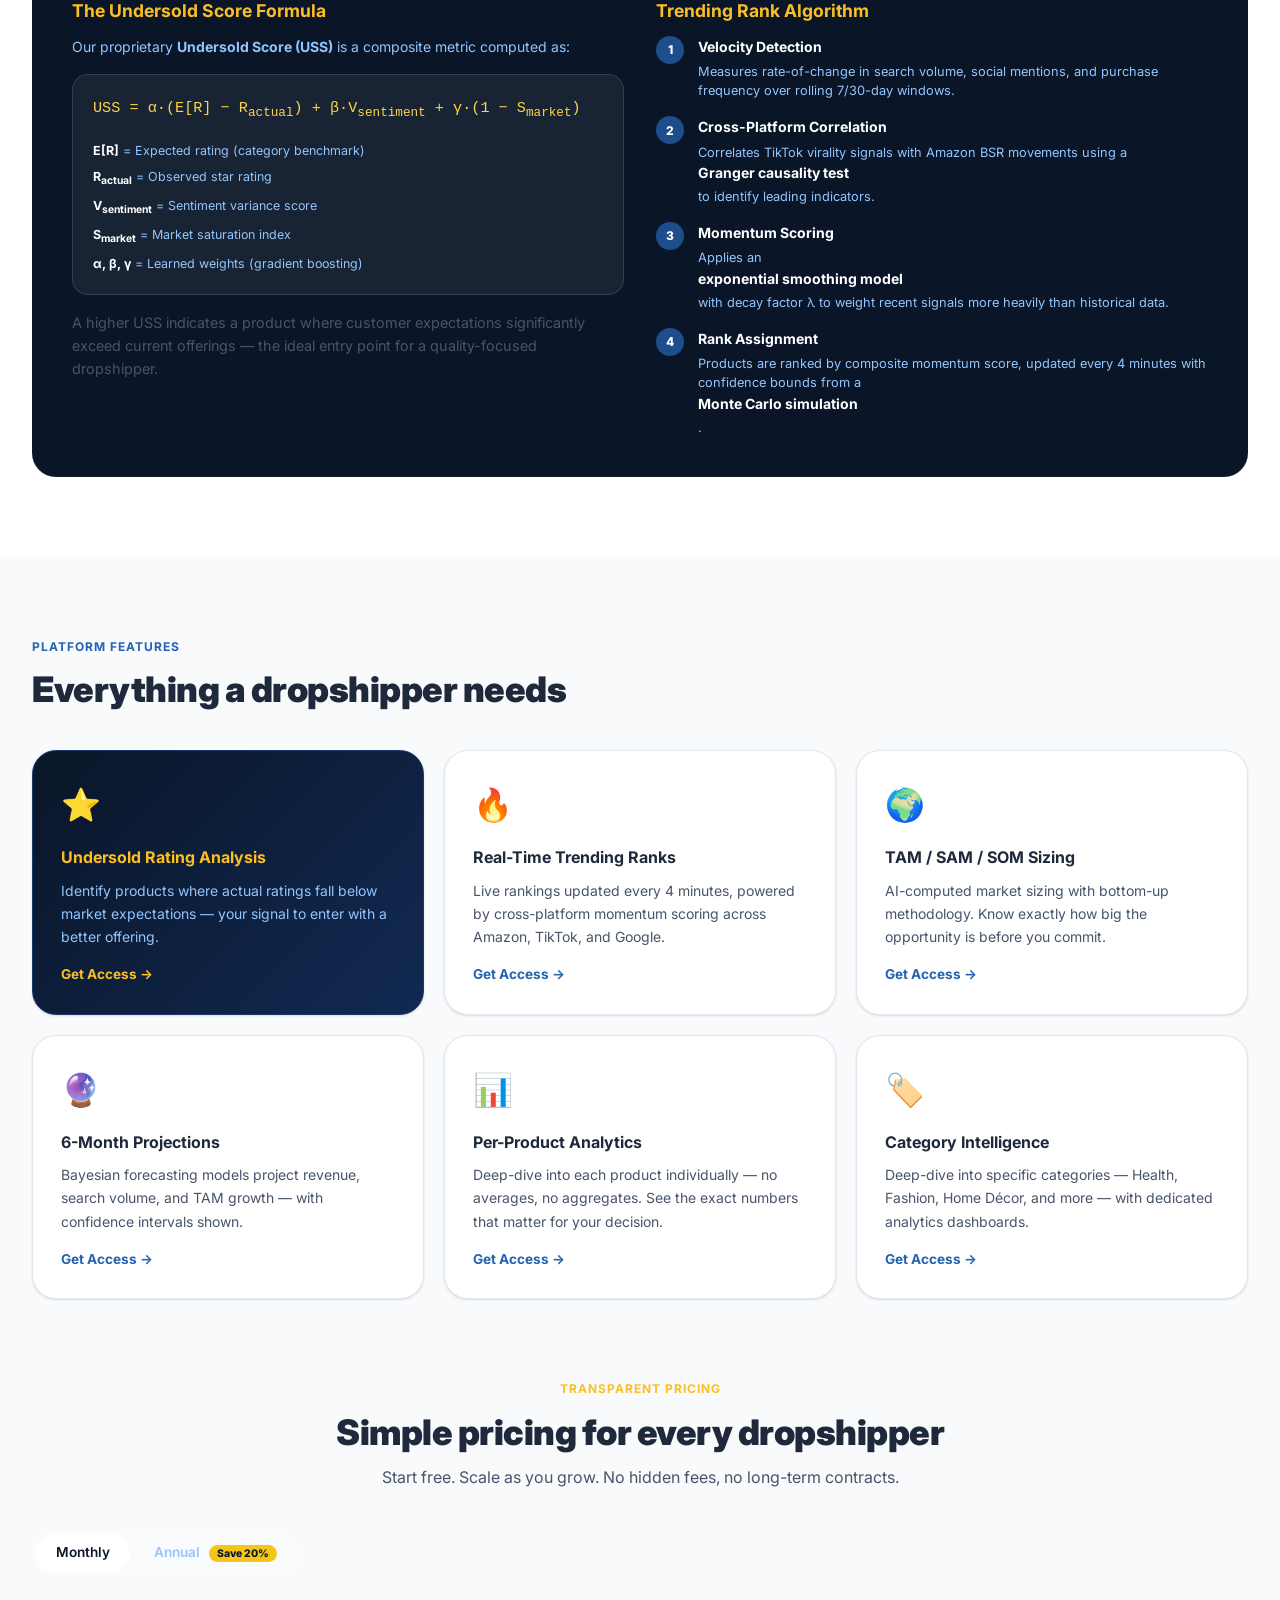
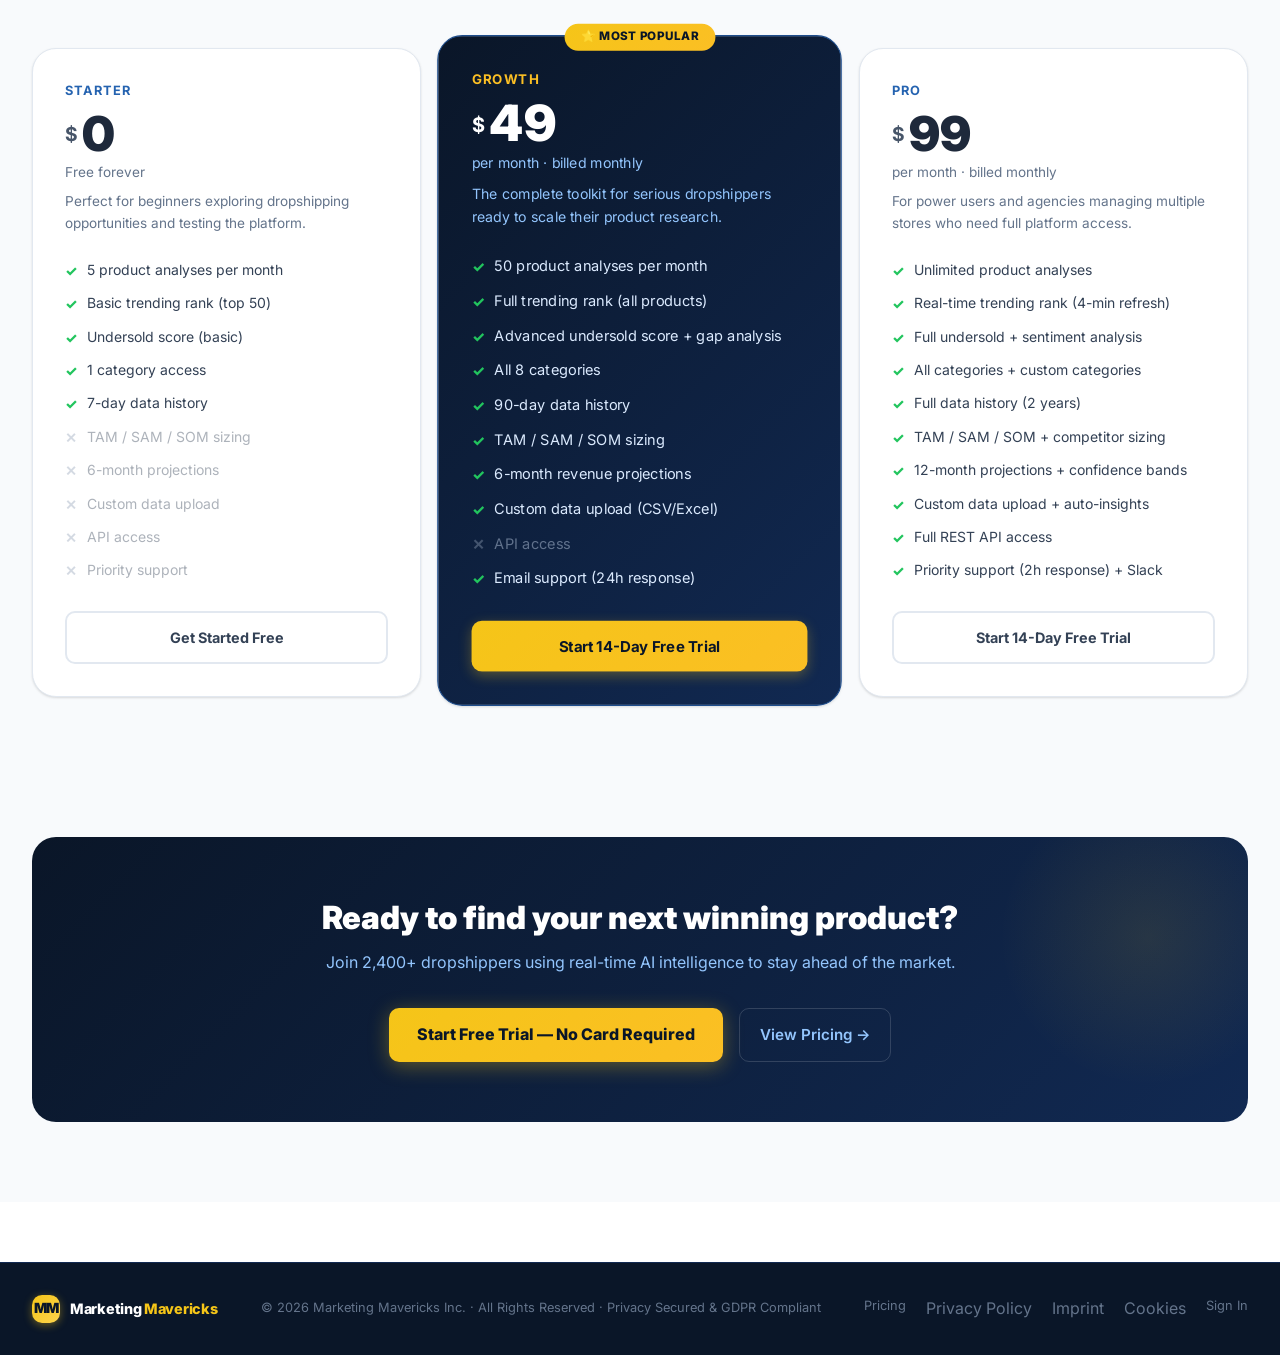
==== commit b397bce9: "Update disclaimer and responsiveness" ====
--- a/dashboard.html
+++ b/dashboard.html
@@ -31,7 +31,7 @@
         <a href="landing.html" class="nav-link">Home</a>
         <a href="trends.html" class="nav-link nav-protected" style="display:none;">Market Trends</a>
         <a href="index.html" class="nav-link nav-protected active">Dashboard</a>
-        <a href="pricing.html" class="nav-link">Pricing</a>
+        <a href="index.html#pricing" class="nav-link">Pricing</a>
       </nav>
 
       <div class="navbar-actions">
@@ -136,6 +136,39 @@
      ============================================================ -->
   <main class="main-content">
 
+    <!-- AI Market Summary -->
+    <div class="card"
+      style="margin-bottom: 24px; border-left: 4px solid var(--blue-500); background: linear-gradient(to right, var(--white), var(--blue-50));">
+      <div class="card-body" style="padding: 24px;">
+        <div style="display: flex; align-items: flex-start; gap: 16px;">
+          <div style="font-size: 2rem;">🧠</div>
+          <div>
+            <h3 style="font-size: 1.1rem; font-weight: 700; color: var(--gray-800); margin-bottom: 8px;">AI Market
+              Summary & Opportunity Overview</h3>
+            <p style="font-size: 0.95rem; color: var(--gray-600); line-height: 1.6; margin-bottom: 12px;">
+              Our algorithm has identified a macro shift towards <strong>Wellness & Sleep Recovery</strong> as the most
+              lucrative emerging dropship market for Q3 2026.
+              Specifically, products like <em>Posture Correctors</em> and <em>Sleep Tapes</em> are showing high
+              <strong>Undersold Scores (>80)</strong>, indicating that the current supply on Amazon and TikTok lacks
+              premium branding. By stepping in with superior positioning, dropshippers can capture immediate market
+              share in these high-margin (75%+) segments.
+            </p>
+            <div style="display: flex; gap: 8px; flex-wrap: wrap;">
+              <span
+                style="background: var(--blue-100); color: var(--blue-700); padding: 4px 10px; border-radius: 4px; font-size: 0.75rem; font-weight: 600;">#1
+                Trend: Wellness & Sleep</span>
+              <span
+                style="background: var(--green-100); color: var(--green-700); padding: 4px 10px; border-radius: 4px; font-size: 0.75rem; font-weight: 600;">Avg
+                Margin: 79%</span>
+              <span
+                style="background: var(--yellow-100); color: var(--yellow-800); padding: 4px 10px; border-radius: 4px; font-size: 0.75rem; font-weight: 600;">Short-term
+                Spikes Likely</span>
+            </div>
+          </div>
+        </div>
+      </div>
+    </div>
+
     <!-- Overview Stats -->
     <div class="stats-grid stagger-children" id="overviewStats">
       <div class="stat-card animate-fade-in-up">
@@ -259,7 +292,7 @@
       <span class="footer-text">© 2026 Marketing Mavericks Inc. · All Rights Reserved · Privacy Secured & GDPR
         Compliant</span>
       <div class="footer-links">
-        <a href="pricing.html" class="footer-link">Pricing</a>
+        <a href="index.html#pricing" class="footer-link">Pricing</a>
         <button class="footer-link" onclick="openPrivacyModal()"
           style="background:none;border:none;cursor:pointer;font:inherit;">Privacy Policy</button>
         <button class="footer-link"
--- a/styles.css
+++ b/styles.css
@@ -1774,6 +1774,12 @@
   .key-metrics-grid { grid-template-columns: repeat(2, 1fr); }
   .hero-title { font-size: 1.8rem; }
   .navbar-nav { display: none; }
+  .pricing-grid {
+    grid-template-columns: 1fr;
+    gap: 32px;
+    max-width: 400px;
+    margin: 0 auto;
+  }
 }
 
 @media (max-width: 640px) {
@@ -1784,6 +1790,7 @@
   .main-content { padding: 20px 16px; }
   .hero-content { padding: 0 16px; }
   .search-inner { padding: 0 16px; flex-wrap: wrap; }
+  .filter-groups { flex-wrap: wrap; }
   .detail-content { padding: 20px 16px; }
   .detail-sidebar { grid-template-columns: 1fr; }
   .tam-breakdown { grid-template-columns: 1fr; }
@@ -1792,6 +1799,19 @@
   .product-detail-actions { flex-direction: row; }
   .undersold-detail { flex-direction: column; }
   .footer-inner { flex-direction: column; gap: 16px; text-align: center; }
+}
+
+@media (max-width: 480px) {
+  h1 { font-size: 1.75rem; }
+  h2 { font-size: 1.5rem; }
+  .hero-title { font-size: 1.25rem; }
+  .filter-groups { flex-direction: column; align-items: stretch; gap: 12px; }
+  .filter-group { flex-direction: column; align-items: flex-start; gap: 6px; width: 100%; }
+  .filter-select { width: 100%; }
+  .search-input { width: 100%; }
+  .pricing-card { padding: 24px; }
+  .dashboard-overview { grid-template-columns: 1fr; }
+  .overview-card { padding: 16px; }
 }
 
 /* ============================================================
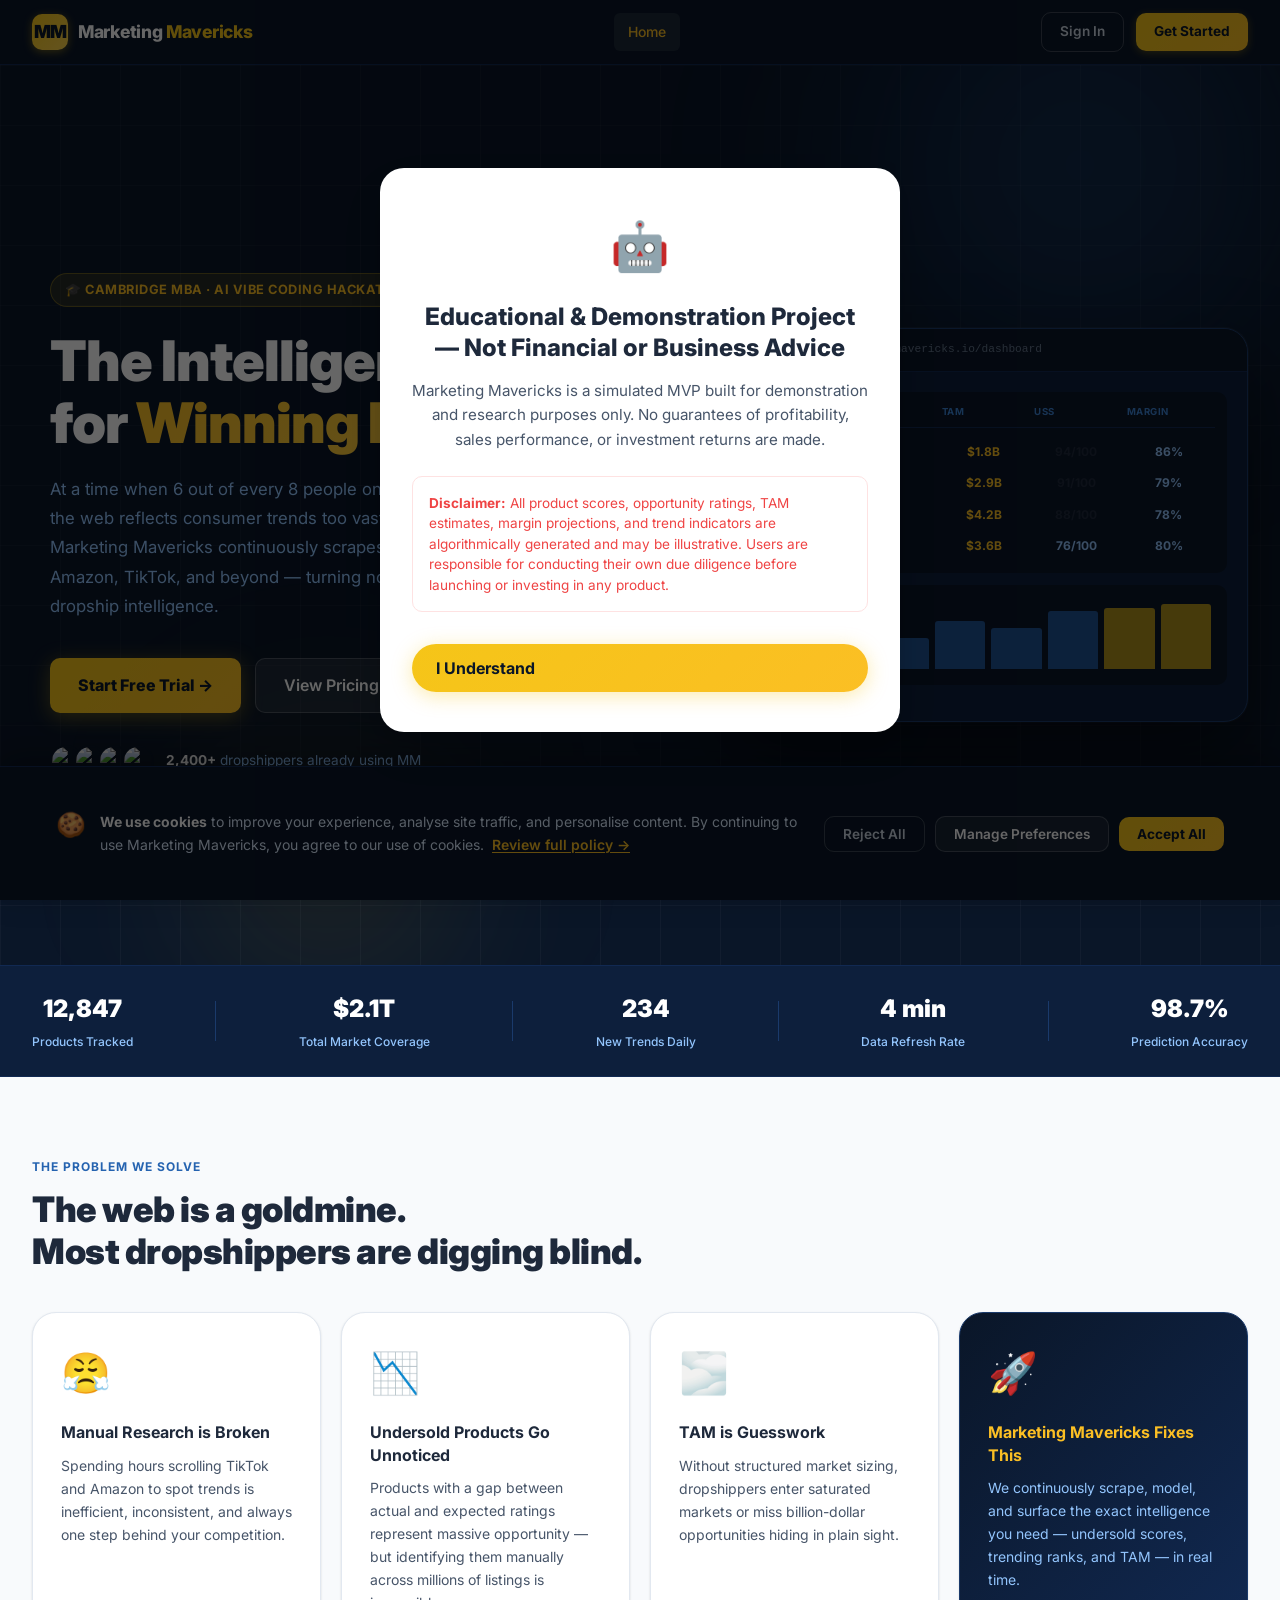
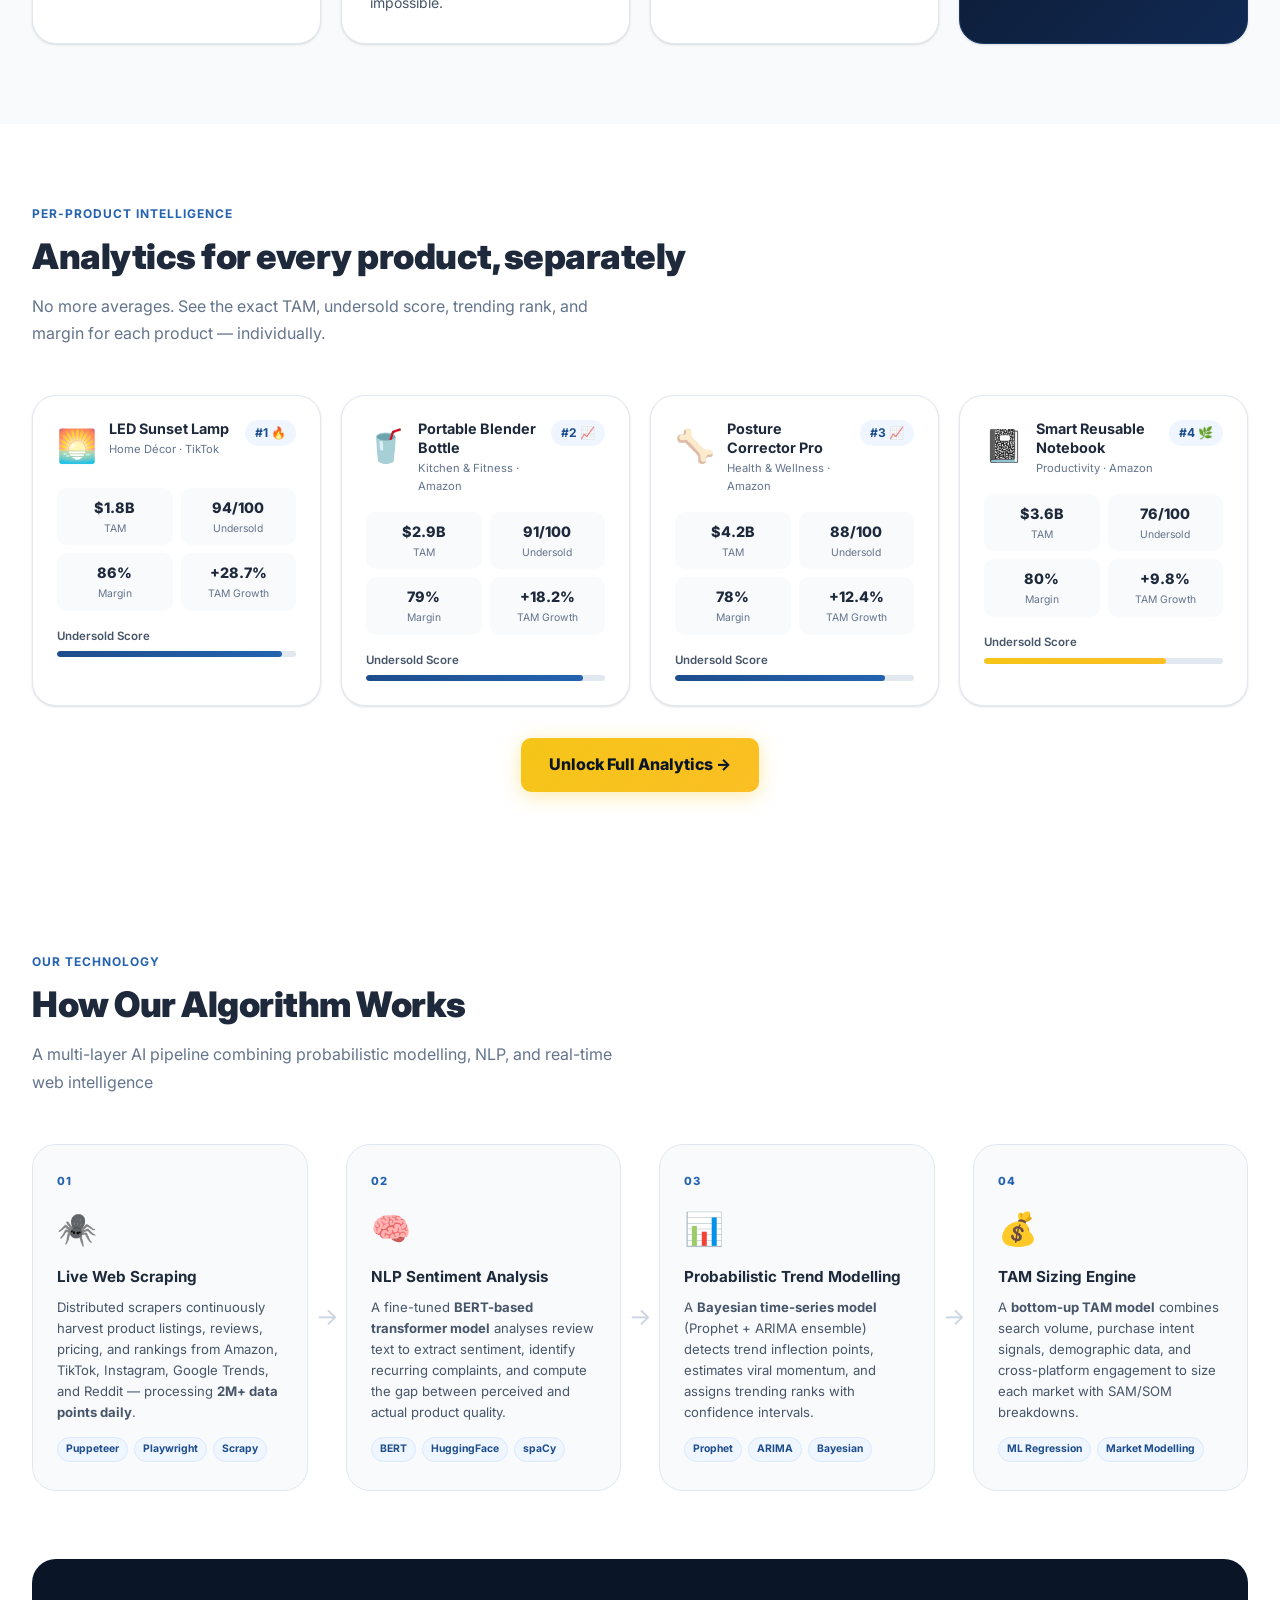
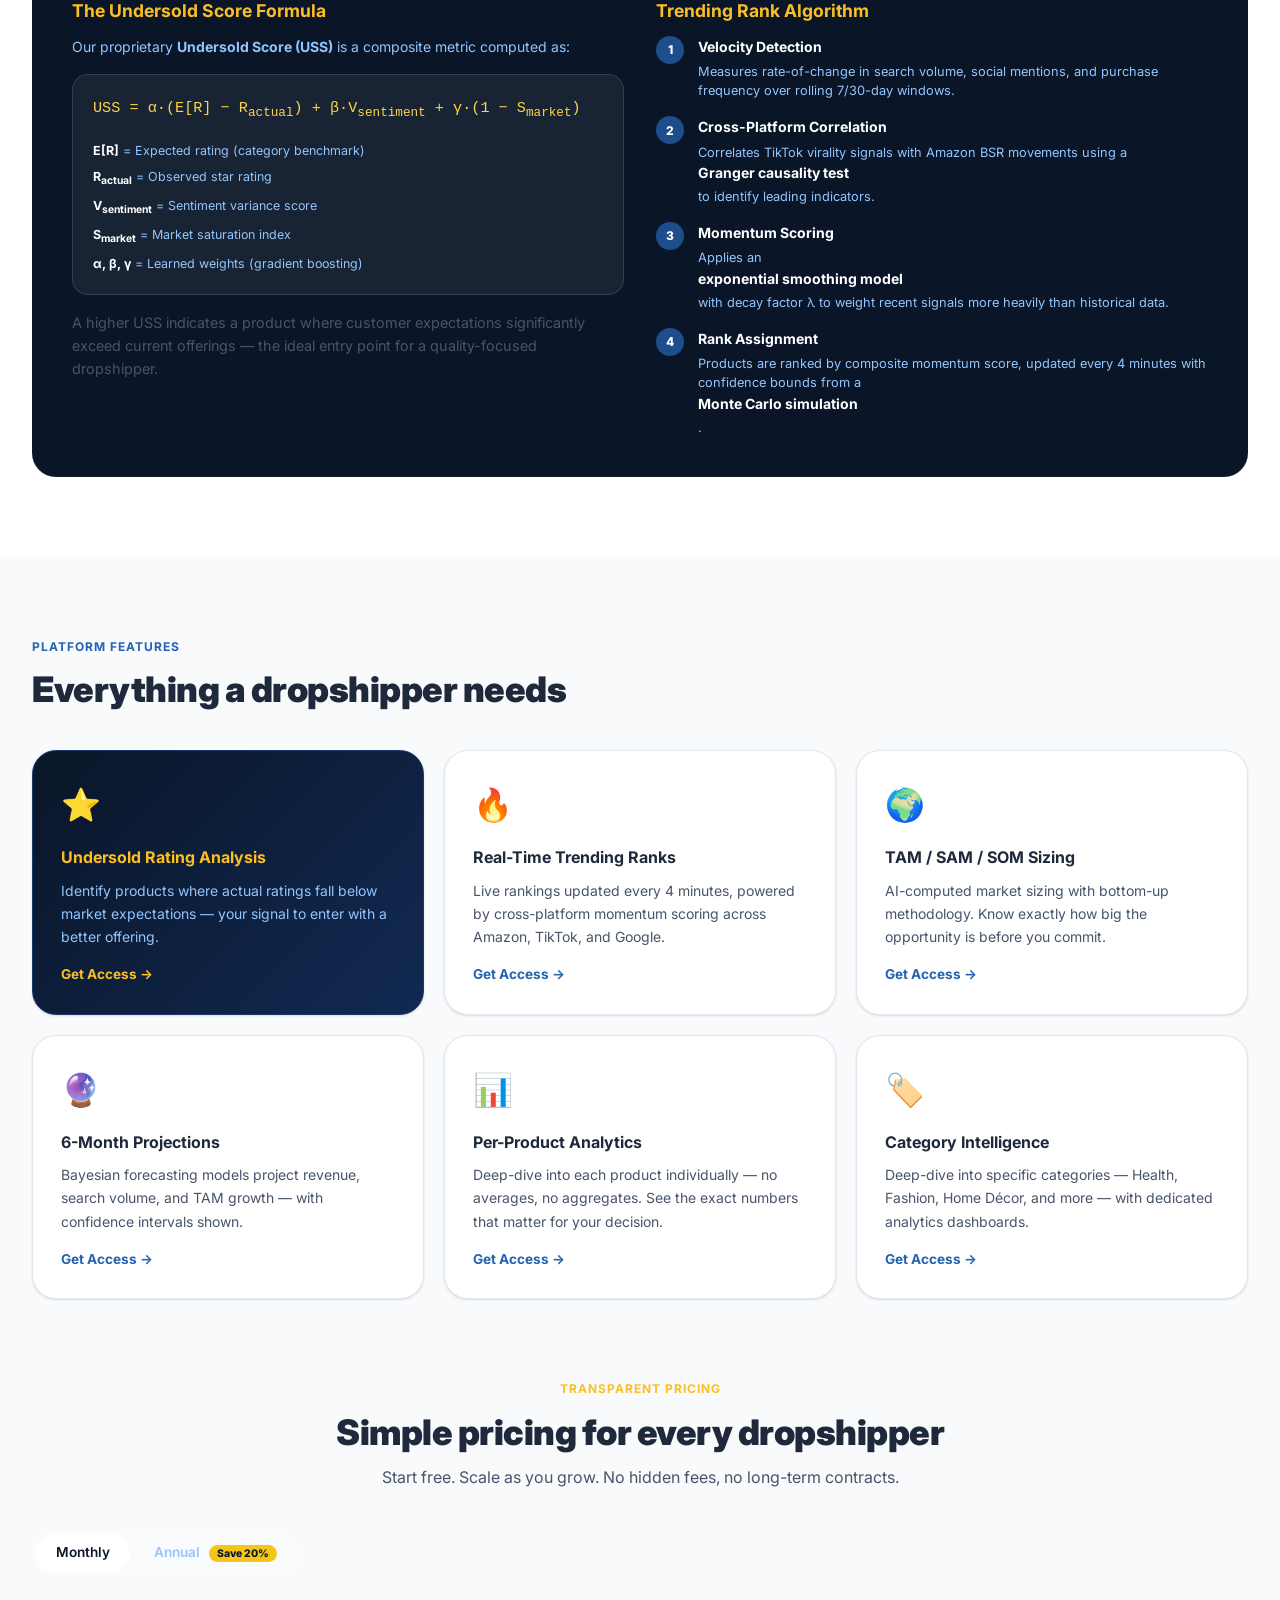
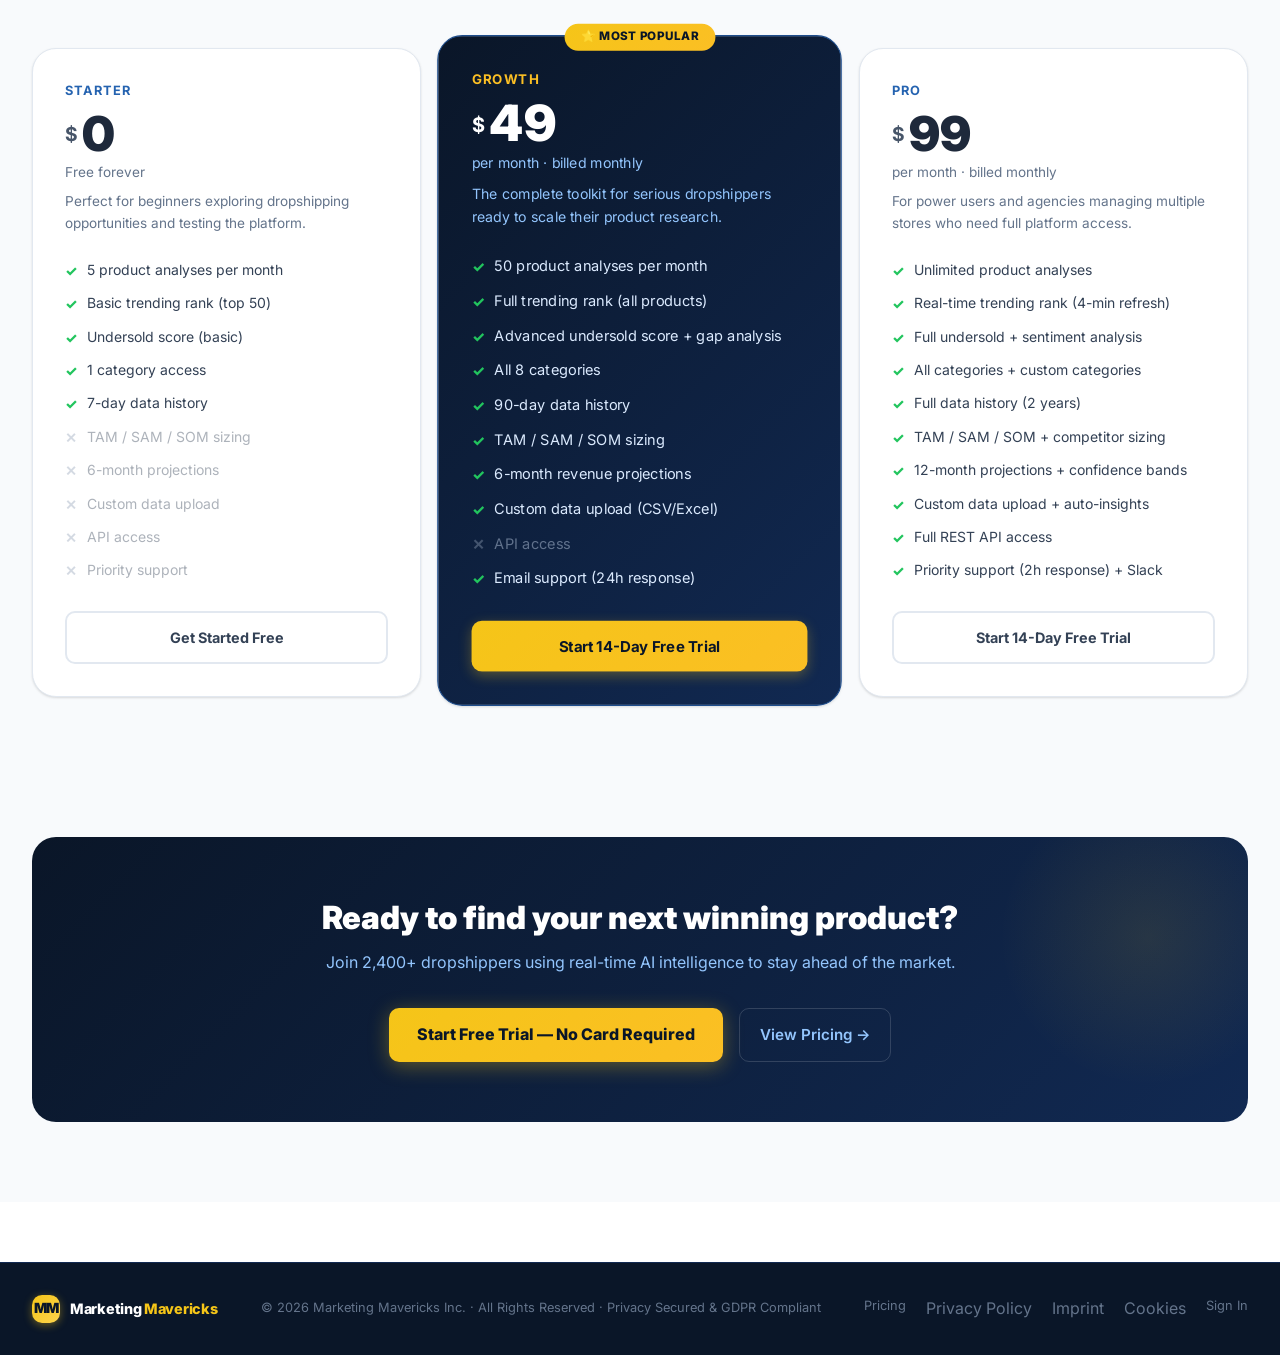
==== commit 5685be5a: "Update dashboard.html and index.html" ====
--- a/dashboard.html
+++ b/dashboard.html
@@ -28,10 +28,10 @@
       </a>
 
       <nav class="navbar-nav">
-        <a href="landing.html" class="nav-link">Home</a>
+        <a href="landing.html" class="nav-link nav-public-only">Home</a>
         <a href="trends.html" class="nav-link nav-protected" style="display:none;">Market Trends</a>
         <a href="index.html" class="nav-link nav-protected active">Dashboard</a>
-        <a href="index.html#pricing" class="nav-link">Pricing</a>
+        <a href="index.html#pricing" class="nav-link nav-public-only">Pricing</a>
       </nav>
 
       <div class="navbar-actions">
@@ -86,11 +86,12 @@
      ============================================================ -->
   <section class="search-section">
     <div class="search-inner">
-      <div class="search-box">
+      <div class="search-box" style="position: relative;">
         <span class="search-icon">🔍</span>
         <input type="text" class="search-input" id="searchInput" placeholder="Search products, categories, tags…"
           autocomplete="off" />
         <span class="search-clear" id="searchClear">✕</span>
+        <div class="search-dropdown" id="searchDropdown"></div>
       </div>
 
       <div class="filter-group">
@@ -174,7 +175,7 @@
       <div class="stat-card animate-fade-in-up">
         <div class="stat-icon blue">📦</div>
         <div class="stat-info">
-          <div class="stat-value">4</div>
+          <div class="stat-value" id="totalProducts">4</div>
           <div class="stat-label">Products Analysed</div>
         </div>
         <span class="stat-change up">↑ Live</span>
@@ -274,6 +275,43 @@
       <div class="card-body">
         <div class="chart-container" style="height: 280px;">
           <canvas id="undersoldChart"></canvas>
+        </div>
+      </div>
+    </div>
+
+    <!-- Product Comparison Section -->
+    <div class="section-header" id="compare" style="margin-top: 16px;">
+      <div>
+        <div class="section-title"><span class="icon">⚖️</span> Compare Products</div>
+        <div class="section-subtitle">Select up to 3 products to compare key metrics side-by-side</div>
+      </div>
+    </div>
+
+    <div class="card" style="margin-bottom: 32px;">
+      <div class="card-body">
+        <div class="filter-groups" style="margin-bottom: 24px;">
+          <div class="filter-group" style="flex:1;">
+            <select class="filter-select" id="compareSelect1" onchange="renderComparison()">
+              <option value="">Select Product 1...</option>
+            </select>
+          </div>
+          <div class="filter-group" style="flex:1;">
+            <select class="filter-select" id="compareSelect2" onchange="renderComparison()">
+              <option value="">Select Product 2...</option>
+            </select>
+          </div>
+          <div class="filter-group" style="flex:1;">
+            <select class="filter-select" id="compareSelect3" onchange="renderComparison()">
+              <option value="">Select Product 3...</option>
+            </select>
+          </div>
+        </div>
+        <div id="comparisonContainer"
+          style="display: grid; grid-template-columns: repeat(auto-fit, minmax(250px, 1fr)); gap: 24px;">
+          <!-- Populated by JS -->
+          <div style="text-align:center; padding: 40px; color: var(--gray-400); grid-column: 1 / -1;">
+            Select at least one product above to begin comparison
+          </div>
         </div>
       </div>
     </div>
--- a/styles.css
+++ b/styles.css
@@ -14,7 +14,7 @@
   --blue-300: #3b82d4;
   --blue-200: #93c5fd;
   --blue-100: #dbeafe;
-  --blue-50:  #eff6ff;
+  --blue-50: #eff6ff;
 
   --yellow-500: #f5c518;
   --yellow-400: #fbbf24;
@@ -22,7 +22,7 @@
   --yellow-100: #fef9c3;
 
   --white: #ffffff;
-  --gray-50:  #f8fafc;
+  --gray-50: #f8fafc;
   --gray-100: #f1f5f9;
   --gray-200: #e2e8f0;
   --gray-300: #cbd5e1;
@@ -34,20 +34,20 @@
 
   --green-500: #22c55e;
   --green-100: #dcfce7;
-  --red-500:   #ef4444;
-  --red-100:   #fee2e2;
+  --red-500: #ef4444;
+  --red-100: #fee2e2;
   --orange-500: #f97316;
   --orange-100: #ffedd5;
 
-  --shadow-sm:  0 1px 3px rgba(0,0,0,.08), 0 1px 2px rgba(0,0,0,.06);
-  --shadow-md:  0 4px 12px rgba(0,0,0,.10), 0 2px 6px rgba(0,0,0,.07);
-  --shadow-lg:  0 10px 30px rgba(0,0,0,.12), 0 4px 12px rgba(0,0,0,.08);
-  --shadow-xl:  0 20px 50px rgba(0,0,0,.15), 0 8px 20px rgba(0,0,0,.10);
-
-  --radius-sm:  6px;
-  --radius-md:  10px;
-  --radius-lg:  16px;
-  --radius-xl:  24px;
+  --shadow-sm: 0 1px 3px rgba(0, 0, 0, .08), 0 1px 2px rgba(0, 0, 0, .06);
+  --shadow-md: 0 4px 12px rgba(0, 0, 0, .10), 0 2px 6px rgba(0, 0, 0, .07);
+  --shadow-lg: 0 10px 30px rgba(0, 0, 0, .12), 0 4px 12px rgba(0, 0, 0, .08);
+  --shadow-xl: 0 20px 50px rgba(0, 0, 0, .15), 0 8px 20px rgba(0, 0, 0, .10);
+
+  --radius-sm: 6px;
+  --radius-md: 10px;
+  --radius-lg: 16px;
+  --radius-xl: 24px;
   --radius-full: 9999px;
 
   --transition: 0.2s ease;
@@ -58,9 +58,18 @@
 }
 
 /* ---------- Reset & Base ---------- */
-*, *::before, *::after { box-sizing: border-box; margin: 0; padding: 0; }
-
-html { scroll-behavior: smooth; font-size: 16px; }
+*,
+*::before,
+*::after {
+  box-sizing: border-box;
+  margin: 0;
+  padding: 0;
+}
+
+html {
+  scroll-behavior: smooth;
+  font-size: 16px;
+}
 
 body {
   font-family: var(--font-sans);
@@ -71,37 +80,125 @@
   -webkit-font-smoothing: antialiased;
 }
 
-a { text-decoration: none; color: inherit; }
-button { cursor: pointer; border: none; background: none; font-family: inherit; }
-input, select { font-family: inherit; }
-img { max-width: 100%; display: block; }
-ul, ol { list-style: none; }
+a {
+  text-decoration: none;
+  color: inherit;
+}
+
+button {
+  cursor: pointer;
+  border: none;
+  background: none;
+  font-family: inherit;
+}
+
+input,
+select {
+  font-family: inherit;
+}
+
+img {
+  max-width: 100%;
+  display: block;
+}
+
+ul,
+ol {
+  list-style: none;
+}
 
 /* ---------- Typography ---------- */
-h1 { font-size: 2.25rem; font-weight: 800; line-height: 1.2; }
-h2 { font-size: 1.75rem; font-weight: 700; line-height: 1.3; }
-h3 { font-size: 1.25rem; font-weight: 600; line-height: 1.4; }
-h4 { font-size: 1rem;    font-weight: 600; line-height: 1.5; }
-
-.text-xs  { font-size: 0.75rem; }
-.text-sm  { font-size: 0.875rem; }
-.text-base{ font-size: 1rem; }
-.text-lg  { font-size: 1.125rem; }
-.text-xl  { font-size: 1.25rem; }
-.text-2xl { font-size: 1.5rem; }
-.text-3xl { font-size: 1.875rem; }
-
-.font-medium { font-weight: 500; }
-.font-semibold{ font-weight: 600; }
-.font-bold   { font-weight: 700; }
-.font-extrabold{ font-weight: 800; }
-
-.text-muted  { color: var(--gray-500); }
-.text-white  { color: var(--white); }
-.text-yellow { color: var(--yellow-500); }
-.text-blue   { color: var(--blue-400); }
-.text-green  { color: var(--green-500); }
-.text-red    { color: var(--red-500); }
+h1 {
+  font-size: 2.25rem;
+  font-weight: 800;
+  line-height: 1.2;
+}
+
+h2 {
+  font-size: 1.75rem;
+  font-weight: 700;
+  line-height: 1.3;
+}
+
+h3 {
+  font-size: 1.25rem;
+  font-weight: 600;
+  line-height: 1.4;
+}
+
+h4 {
+  font-size: 1rem;
+  font-weight: 600;
+  line-height: 1.5;
+}
+
+.text-xs {
+  font-size: 0.75rem;
+}
+
+.text-sm {
+  font-size: 0.875rem;
+}
+
+.text-base {
+  font-size: 1rem;
+}
+
+.text-lg {
+  font-size: 1.125rem;
+}
+
+.text-xl {
+  font-size: 1.25rem;
+}
+
+.text-2xl {
+  font-size: 1.5rem;
+}
+
+.text-3xl {
+  font-size: 1.875rem;
+}
+
+.font-medium {
+  font-weight: 500;
+}
+
+.font-semibold {
+  font-weight: 600;
+}
+
+.font-bold {
+  font-weight: 700;
+}
+
+.font-extrabold {
+  font-weight: 800;
+}
+
+.text-muted {
+  color: var(--gray-500);
+}
+
+.text-white {
+  color: var(--white);
+}
+
+.text-yellow {
+  color: var(--yellow-500);
+}
+
+.text-blue {
+  color: var(--blue-400);
+}
+
+.text-green {
+  color: var(--green-500);
+}
+
+.text-red {
+  color: var(--red-500);
+}
 
 /* ---------- Layout Utilities ---------- */
 .container {
@@ -110,48 +207,163 @@
   padding: 0 24px;
 }
 
-.flex { display: flex; }
-.flex-col { flex-direction: column; }
-.items-center { align-items: center; }
-.items-start  { align-items: flex-start; }
-.justify-between { justify-content: space-between; }
-.justify-center  { justify-content: center; }
-.gap-2  { gap: 8px; }
-.gap-3  { gap: 12px; }
-.gap-4  { gap: 16px; }
-.gap-6  { gap: 24px; }
-.gap-8  { gap: 32px; }
-.flex-wrap { flex-wrap: wrap; }
-.flex-1 { flex: 1; }
-
-.grid { display: grid; }
-.grid-2 { grid-template-columns: repeat(2, 1fr); }
-.grid-3 { grid-template-columns: repeat(3, 1fr); }
-.grid-4 { grid-template-columns: repeat(4, 1fr); }
-
-.w-full { width: 100%; }
-.h-full { height: 100%; }
+.flex {
+  display: flex;
+}
+
+.flex-col {
+  flex-direction: column;
+}
+
+.items-center {
+  align-items: center;
+}
+
+.items-start {
+  align-items: flex-start;
+}
+
+.justify-between {
+  justify-content: space-between;
+}
+
+.justify-center {
+  justify-content: center;
+}
+
+.gap-2 {
+  gap: 8px;
+}
+
+.gap-3 {
+  gap: 12px;
+}
+
+.gap-4 {
+  gap: 16px;
+}
+
+.gap-6 {
+  gap: 24px;
+}
+
+.gap-8 {
+  gap: 32px;
+}
+
+.flex-wrap {
+  flex-wrap: wrap;
+}
+
+.flex-1 {
+  flex: 1;
+}
+
+.grid {
+  display: grid;
+}
+
+.grid-2 {
+  grid-template-columns: repeat(2, 1fr);
+}
+
+.grid-3 {
+  grid-template-columns: repeat(3, 1fr);
+}
+
+.grid-4 {
+  grid-template-columns: repeat(4, 1fr);
+}
+
+.w-full {
+  width: 100%;
+}
+
+.h-full {
+  height: 100%;
+}
 
 /* ---------- Spacing ---------- */
-.p-2  { padding: 8px; }
-.p-3  { padding: 12px; }
-.p-4  { padding: 16px; }
-.p-6  { padding: 24px; }
-.p-8  { padding: 32px; }
-.px-4 { padding-left: 16px; padding-right: 16px; }
-.px-6 { padding-left: 24px; padding-right: 24px; }
-.py-2 { padding-top: 8px; padding-bottom: 8px; }
-.py-3 { padding-top: 12px; padding-bottom: 12px; }
-.py-4 { padding-top: 16px; padding-bottom: 16px; }
-.mt-1 { margin-top: 4px; }
-.mt-2 { margin-top: 8px; }
-.mt-4 { margin-top: 16px; }
-.mt-6 { margin-top: 24px; }
-.mt-8 { margin-top: 32px; }
-.mb-2 { margin-bottom: 8px; }
-.mb-4 { margin-bottom: 16px; }
-.mb-6 { margin-bottom: 24px; }
-.mb-8 { margin-bottom: 32px; }
+.p-2 {
+  padding: 8px;
+}
+
+.p-3 {
+  padding: 12px;
+}
+
+.p-4 {
+  padding: 16px;
+}
+
+.p-6 {
+  padding: 24px;
+}
+
+.p-8 {
+  padding: 32px;
+}
+
+.px-4 {
+  padding-left: 16px;
+  padding-right: 16px;
+}
+
+.px-6 {
+  padding-left: 24px;
+  padding-right: 24px;
+}
+
+.py-2 {
+  padding-top: 8px;
+  padding-bottom: 8px;
+}
+
+.py-3 {
+  padding-top: 12px;
+  padding-bottom: 12px;
+}
+
+.py-4 {
+  padding-top: 16px;
+  padding-bottom: 16px;
+}
+
+.mt-1 {
+  margin-top: 4px;
+}
+
+.mt-2 {
+  margin-top: 8px;
+}
+
+.mt-4 {
+  margin-top: 16px;
+}
+
+.mt-6 {
+  margin-top: 24px;
+}
+
+.mt-8 {
+  margin-top: 32px;
+}
+
+.mb-2 {
+  margin-bottom: 8px;
+}
+
+.mb-4 {
+  margin-bottom: 16px;
+}
+
+.mb-6 {
+  margin-bottom: 24px;
+}
+
+.mb-8 {
+  margin-bottom: 32px;
+}
 
 /* ============================================================
    NAVIGATION
@@ -194,7 +406,7 @@
   font-weight: 900;
   color: var(--blue-900);
   letter-spacing: -1px;
-  box-shadow: 0 2px 8px rgba(245,197,24,0.4);
+  box-shadow: 0 2px 8px rgba(245, 197, 24, 0.4);
 }
 
 .brand-name {
@@ -226,9 +438,10 @@
   gap: 6px;
 }
 
-.nav-link:hover, .nav-link.active {
+.nav-link:hover,
+.nav-link.active {
   color: var(--white);
-  background: rgba(255,255,255,0.08);
+  background: rgba(255, 255, 255, 0.08);
 }
 
 .nav-link.active {
@@ -245,8 +458,8 @@
   display: flex;
   align-items: center;
   gap: 6px;
-  background: rgba(34,197,94,0.15);
-  border: 1px solid rgba(34,197,94,0.3);
+  background: rgba(34, 197, 94, 0.15);
+  border: 1px solid rgba(34, 197, 94, 0.3);
   color: var(--green-500);
   font-size: 0.75rem;
   font-weight: 600;
@@ -264,8 +477,17 @@
 }
 
 @keyframes pulse-dot {
-  0%, 100% { opacity: 1; transform: scale(1); }
-  50% { opacity: 0.5; transform: scale(0.8); }
+
+  0%,
+  100% {
+    opacity: 1;
+    transform: scale(1);
+  }
+
+  50% {
+    opacity: 0.5;
+    transform: scale(0.8);
+  }
 }
 
 /* ============================================================
@@ -285,7 +507,7 @@
   right: -10%;
   width: 600px;
   height: 600px;
-  background: radial-gradient(circle, rgba(245,197,24,0.06) 0%, transparent 70%);
+  background: radial-gradient(circle, rgba(245, 197, 24, 0.06) 0%, transparent 70%);
   pointer-events: none;
 }
 
@@ -296,7 +518,7 @@
   left: -5%;
   width: 400px;
   height: 400px;
-  background: radial-gradient(circle, rgba(59,130,212,0.1) 0%, transparent 70%);
+  background: radial-gradient(circle, rgba(59, 130, 212, 0.1) 0%, transparent 70%);
   pointer-events: none;
 }
 
@@ -312,8 +534,8 @@
   display: inline-flex;
   align-items: center;
   gap: 6px;
-  background: rgba(245,197,24,0.15);
-  border: 1px solid rgba(245,197,24,0.3);
+  background: rgba(245, 197, 24, 0.15);
+  border: 1px solid rgba(245, 197, 24, 0.3);
   color: var(--yellow-400);
   font-size: 0.75rem;
   font-weight: 700;
@@ -424,10 +646,12 @@
 .search-input:focus {
   border-color: var(--blue-400);
   background: var(--white);
-  box-shadow: 0 0 0 3px rgba(37,99,176,0.1);
-}
-
-.search-input::placeholder { color: var(--gray-400); }
+  box-shadow: 0 0 0 3px rgba(37, 99, 176, 0.1);
+}
+
+.search-input::placeholder {
+  color: var(--gray-400);
+}
 
 .search-clear {
   position: absolute;
@@ -443,8 +667,187 @@
   transition: all var(--transition);
 }
 
-.search-clear:hover { color: var(--gray-600); background: var(--gray-100); }
-.search-clear.visible { display: flex; }
+.search-clear:hover {
+  color: var(--gray-600);
+  background: var(--gray-100);
+}
+
+.search-clear.visible {
+  display: flex;
+}
+
+.filter-groups {
+  display: flex;
+  align-items: center;
+  gap: 16px;
+  flex: 1;
+  justify-content: flex-end;
+}
+
+/* Search Dropdown styles */
+.search-dropdown {
+  position: absolute;
+  top: 100%;
+  left: 0;
+  right: 0;
+  background: var(--white);
+  border: 1px solid var(--gray-200);
+  border-radius: var(--radius-md);
+  box-shadow: var(--shadow-md);
+  margin-top: 8px;
+  max-height: 300px;
+  overflow-y: auto;
+  z-index: 50;
+  display: none;
+}
+
+.search-dropdown.visible {
+  display: block;
+}
+
+.search-dropdown-item {
+  padding: 12px 16px;
+  cursor: pointer;
+  display: flex;
+  align-items: center;
+  gap: 12px;
+  border-bottom: 1px solid var(--gray-100);
+  transition: background var(--transition);
+}
+
+.search-dropdown-item:last-child {
+  border-bottom: none;
+}
+
+.search-dropdown-item:hover {
+  background: var(--gray-50);
+}
+
+.search-dropdown-empty {
+  padding: 16px;
+  text-align: center;
+  color: var(--gray-500);
+  font-size: 0.9rem;
+}
+
+/* ============================================================ */
+/* COOKIE BANNER */
+/* ============================================================ */
+.cookie-banner {
+  position: fixed;
+  bottom: 0;
+  left: 0;
+  right: 0;
+  background: var(--white);
+  border-top: 1px solid var(--gray-200);
+  box-shadow: 0 -4px 24px rgba(0, 0, 0, 0.08);
+  z-index: 1000;
+  transform: translateY(100%);
+  transition: transform 0.4s cubic-bezier(0.16, 1, 0.3, 1);
+  padding: 24px;
+}
+
+.cookie-banner.visible {
+  transform: translateY(0);
+}
+
+.cookie-banner-inner {
+  max-width: 1200px;
+  margin: 0 auto;
+  display: flex;
+  flex-direction: column;
+  gap: 20px;
+}
+
+@media (min-width: 768px) {
+  .cookie-banner-inner {
+    flex-direction: row;
+    align-items: center;
+    justify-content: space-between;
+  }
+}
+
+.cookie-banner-text {
+  display: flex;
+  align-items: flex-start;
+  gap: 16px;
+  flex: 1;
+  font-size: 0.9rem;
+  color: var(--gray-600);
+  line-height: 1.5;
+}
+
+.cookie-icon {
+  font-size: 2rem;
+  line-height: 1;
+}
+
+.cookie-policy-link {
+  background: none;
+  border: none;
+  color: var(--blue-500);
+  font: inherit;
+  font-weight: 600;
+  cursor: pointer;
+  padding: 0;
+  margin-left: 4px;
+}
+
+.cookie-policy-link:hover {
+  text-decoration: underline;
+}
+
+.cookie-banner-actions {
+  display: flex;
+  align-items: center;
+  gap: 12px;
+  flex-wrap: wrap;
+}
+
+.cookie-btn-reject,
+.cookie-btn-settings,
+.cookie-btn-accept {
+  padding: 10px 20px;
+  border-radius: var(--radius-full);
+  font-size: 0.875rem;
+  font-weight: 600;
+  cursor: pointer;
+  transition: all var(--transition);
+  white-space: nowrap;
+}
+
+.cookie-btn-reject {
+  background: transparent;
+  border: 1px solid var(--gray-300);
+  color: var(--gray-600);
+}
+
+.cookie-btn-reject:hover {
+  background: var(--gray-50);
+  color: var(--gray-800);
+}
+
+.cookie-btn-settings {
+  background: var(--gray-100);
+  border: 1px solid transparent;
+  color: var(--gray-700);
+}
+
+.cookie-btn-settings:hover {
+  background: var(--gray-200);
+}
+
+.cookie-btn-accept {
+  background: var(--gray-900);
+  border: 1px solid transparent;
+  color: var(--white);
+}
+
+.cookie-btn-accept:hover {
+  background: #000;
+  transform: translateY(-1px);
+}
+
 
 .filter-group {
   display: flex;
@@ -477,7 +880,7 @@
 
 .filter-select:focus {
   border-color: var(--blue-400);
-  box-shadow: 0 0 0 3px rgba(37,99,176,0.1);
+  box-shadow: 0 0 0 3px rgba(37, 99, 176, 0.1);
 }
 
 .results-count {
@@ -487,7 +890,9 @@
   white-space: nowrap;
 }
 
-.results-count strong { color: var(--gray-700); }
+.results-count strong {
+  color: var(--gray-700);
+}
 
 /* ============================================================
    MAIN CONTENT AREA
@@ -536,12 +941,26 @@
   flex-shrink: 0;
 }
 
-.stat-icon.blue   { background: var(--blue-100); }
-.stat-icon.yellow { background: var(--yellow-100); }
-.stat-icon.green  { background: var(--green-100); }
-.stat-icon.orange { background: var(--orange-100); }
-
-.stat-info { flex: 1; min-width: 0; }
+.stat-icon.blue {
+  background: var(--blue-100);
+}
+
+.stat-icon.yellow {
+  background: var(--yellow-100);
+}
+
+.stat-icon.green {
+  background: var(--green-100);
+}
+
+.stat-icon.orange {
+  background: var(--orange-100);
+}
+
+.stat-info {
+  flex: 1;
+  min-width: 0;
+}
 
 .stat-value {
   font-size: 1.6rem;
@@ -565,8 +984,15 @@
   white-space: nowrap;
 }
 
-.stat-change.up   { background: var(--green-100); color: var(--green-500); }
-.stat-change.down { background: var(--red-100);   color: var(--red-500); }
+.stat-change.up {
+  background: var(--green-100);
+  color: var(--green-500);
+}
+
+.stat-change.down {
+  background: var(--red-100);
+  color: var(--red-500);
+}
 
 /* ============================================================
    SECTION HEADERS
@@ -661,22 +1087,22 @@
   right: -20px;
   width: 100px;
   height: 100px;
-  background: rgba(255,255,255,0.04);
+  background: rgba(255, 255, 255, 0.04);
   border-radius: 50%;
 }
 
 .product-emoji {
   font-size: 3rem;
   line-height: 1;
-  filter: drop-shadow(0 4px 8px rgba(0,0,0,0.3));
+  filter: drop-shadow(0 4px 8px rgba(0, 0, 0, 0.3));
 }
 
 .product-rank-badge {
   display: flex;
   flex-direction: column;
   align-items: center;
-  background: rgba(255,255,255,0.12);
-  border: 1px solid rgba(255,255,255,0.2);
+  background: rgba(255, 255, 255, 0.12);
+  border: 1px solid rgba(255, 255, 255, 0.2);
   border-radius: var(--radius-md);
   padding: 8px 12px;
   backdrop-filter: blur(8px);
@@ -691,7 +1117,7 @@
 
 .rank-label {
   font-size: 0.6rem;
-  color: rgba(255,255,255,0.7);
+  color: rgba(255, 255, 255, 0.7);
   font-weight: 600;
   letter-spacing: 0.5px;
   text-transform: uppercase;
@@ -704,8 +1130,13 @@
   margin-top: 4px;
 }
 
-.rank-change.up   { color: var(--green-500); }
-.rank-change.down { color: var(--red-500); }
+.rank-change.up {
+  color: var(--green-500);
+}
+
+.rank-change.down {
+  color: var(--red-500);
+}
 
 .product-card-body {
   padding: 20px;
@@ -808,9 +1239,17 @@
   background: linear-gradient(90deg, var(--blue-400), var(--blue-300));
 }
 
-.progress-fill.high   { background: linear-gradient(90deg, var(--blue-500), var(--yellow-400)); }
-.progress-fill.medium { background: linear-gradient(90deg, var(--blue-400), var(--blue-300)); }
-.progress-fill.low    { background: linear-gradient(90deg, var(--gray-400), var(--gray-300)); }
+.progress-fill.high {
+  background: linear-gradient(90deg, var(--blue-500), var(--yellow-400));
+}
+
+.progress-fill.medium {
+  background: linear-gradient(90deg, var(--blue-400), var(--blue-300));
+}
+
+.progress-fill.low {
+  background: linear-gradient(90deg, var(--gray-400), var(--gray-300));
+}
 
 /* Tags */
 .product-tags {
@@ -828,15 +1267,59 @@
   letter-spacing: 0.2px;
 }
 
-.tag.viral        { background: rgba(245,197,24,0.15); color: #b45309; border: 1px solid rgba(245,197,24,0.3); }
-.tag.trending     { background: var(--blue-50); color: var(--blue-500); border: 1px solid var(--blue-100); }
-.tag.low-competition { background: var(--green-100); color: #15803d; border: 1px solid #bbf7d0; }
-.tag.high-margin  { background: var(--orange-100); color: #c2410c; border: 1px solid #fed7aa; }
-.tag.aesthetic    { background: #fdf4ff; color: #7e22ce; border: 1px solid #e9d5ff; }
-.tag.repeat-purchase { background: #f0fdf4; color: #166534; border: 1px solid #bbf7d0; }
-.tag.fitness      { background: #fff7ed; color: #9a3412; border: 1px solid #fed7aa; }
-.tag.eco-friendly { background: #f0fdf4; color: #166534; border: 1px solid #bbf7d0; }
-.tag.loyal-customers { background: var(--blue-50); color: var(--blue-500); border: 1px solid var(--blue-100); }
+.tag.viral {
+  background: rgba(245, 197, 24, 0.15);
+  color: #b45309;
+  border: 1px solid rgba(245, 197, 24, 0.3);
+}
+
+.tag.trending {
+  background: var(--blue-50);
+  color: var(--blue-500);
+  border: 1px solid var(--blue-100);
+}
+
+.tag.low-competition {
+  background: var(--green-100);
+  color: #15803d;
+  border: 1px solid #bbf7d0;
+}
+
+.tag.high-margin {
+  background: var(--orange-100);
+  color: #c2410c;
+  border: 1px solid #fed7aa;
+}
+
+.tag.aesthetic {
+  background: #fdf4ff;
+  color: #7e22ce;
+  border: 1px solid #e9d5ff;
+}
+
+.tag.repeat-purchase {
+  background: #f0fdf4;
+  color: #166534;
+  border: 1px solid #bbf7d0;
+}
+
+.tag.fitness {
+  background: #fff7ed;
+  color: #9a3412;
+  border: 1px solid #fed7aa;
+}
+
+.tag.eco-friendly {
+  background: #f0fdf4;
+  color: #166534;
+  border: 1px solid #bbf7d0;
+}
+
+.tag.loyal-customers {
+  background: var(--blue-50);
+  color: var(--blue-500);
+  border: 1px solid var(--blue-100);
+}
 
 /* Card Footer */
 .product-card-footer {
@@ -861,12 +1344,35 @@
   letter-spacing: 0.3px;
 }
 
-.platform-badge.amazon  { background: #fff3cd; color: #856404; }
-.platform-badge.tiktok  { background: #fce4ec; color: #880e4f; }
-.platform-badge.instagram { background: #f3e5f5; color: #6a1b9a; }
-.platform-badge.youtube { background: #ffebee; color: #b71c1c; }
-.platform-badge.reddit  { background: #fff3e0; color: #e65100; }
-.platform-badge.google  { background: #e8f5e9; color: #1b5e20; }
+.platform-badge.amazon {
+  background: #fff3cd;
+  color: #856404;
+}
+
+.platform-badge.tiktok {
+  background: #fce4ec;
+  color: #880e4f;
+}
+
+.platform-badge.instagram {
+  background: #f3e5f5;
+  color: #6a1b9a;
+}
+
+.platform-badge.youtube {
+  background: #ffebee;
+  color: #b71c1c;
+}
+
+.platform-badge.reddit {
+  background: #fff3e0;
+  color: #e65100;
+}
+
+.platform-badge.google {
+  background: #e8f5e9;
+  color: #1b5e20;
+}
 
 .view-details-btn {
   font-size: 0.8rem;
@@ -898,8 +1404,13 @@
   color: var(--gray-300);
 }
 
-.star.filled { color: var(--yellow-500); }
-.star.half   { color: var(--yellow-400); }
+.star.filled {
+  color: var(--yellow-500);
+}
+
+.star.half {
+  color: var(--yellow-400);
+}
 
 .rating-display {
   display: flex;
@@ -962,7 +1473,7 @@
   right: -100px;
   width: 500px;
   height: 500px;
-  background: radial-gradient(circle, rgba(245,197,24,0.08) 0%, transparent 70%);
+  background: radial-gradient(circle, rgba(245, 197, 24, 0.08) 0%, transparent 70%);
 }
 
 .back-btn {
@@ -977,7 +1488,9 @@
   transition: all var(--transition);
 }
 
-.back-btn:hover { color: var(--white); }
+.back-btn:hover {
+  color: var(--white);
+}
 
 .product-detail-header {
   display: flex;
@@ -990,11 +1503,13 @@
 .product-detail-emoji {
   font-size: 5rem;
   line-height: 1;
-  filter: drop-shadow(0 8px 16px rgba(0,0,0,0.3));
+  filter: drop-shadow(0 8px 16px rgba(0, 0, 0, 0.3));
   flex-shrink: 0;
 }
 
-.product-detail-info { flex: 1; }
+.product-detail-info {
+  flex: 1;
+}
 
 .product-detail-category {
   font-size: 0.75rem;
@@ -1035,7 +1550,9 @@
   color: var(--blue-200);
 }
 
-.detail-meta-item strong { color: var(--white); }
+.detail-meta-item strong {
+  color: var(--white);
+}
 
 .product-detail-actions {
   display: flex;
@@ -1056,22 +1573,22 @@
   align-items: center;
   gap: 8px;
   white-space: nowrap;
-  box-shadow: 0 4px 12px rgba(245,197,24,0.3);
+  box-shadow: 0 4px 12px rgba(245, 197, 24, 0.3);
 }
 
 .btn-primary:hover {
   transform: translateY(-1px);
-  box-shadow: 0 6px 20px rgba(245,197,24,0.4);
+  box-shadow: 0 6px 20px rgba(245, 197, 24, 0.4);
 }
 
 .btn-secondary {
-  background: rgba(255,255,255,0.1);
+  background: rgba(255, 255, 255, 0.1);
   color: var(--white);
   font-size: 0.875rem;
   font-weight: 600;
   padding: 12px 24px;
   border-radius: var(--radius-md);
-  border: 1px solid rgba(255,255,255,0.2);
+  border: 1px solid rgba(255, 255, 255, 0.2);
   transition: all var(--transition);
   display: flex;
   align-items: center;
@@ -1080,7 +1597,7 @@
 }
 
 .btn-secondary:hover {
-  background: rgba(255,255,255,0.18);
+  background: rgba(255, 255, 255, 0.18);
 }
 
 /* ============================================================
@@ -1096,8 +1613,17 @@
   align-items: start;
 }
 
-.detail-main { display: flex; flex-direction: column; gap: 24px; }
-.detail-sidebar { display: flex; flex-direction: column; gap: 24px; }
+.detail-main {
+  display: flex;
+  flex-direction: column;
+  gap: 24px;
+}
+
+.detail-sidebar {
+  display: flex;
+  flex-direction: column;
+  gap: 24px;
+}
 
 /* ============================================================
    CARDS (Generic)
@@ -1127,7 +1653,9 @@
   gap: 8px;
 }
 
-.card-body { padding: 24px; }
+.card-body {
+  padding: 24px;
+}
 
 /* ============================================================
    KEY METRICS DETAIL
@@ -1238,7 +1766,9 @@
   letter-spacing: 0.5px;
 }
 
-.undersold-info { flex: 1; }
+.undersold-info {
+  flex: 1;
+}
 
 .rating-comparison {
   display: flex;
@@ -1263,8 +1793,13 @@
   margin-bottom: 4px;
 }
 
-.rating-box-value.actual { color: var(--blue-500); }
-.rating-box-value.expected { color: var(--yellow-500); }
+.rating-box-value.actual {
+  color: var(--blue-500);
+}
+
+.rating-box-value.expected {
+  color: var(--yellow-500);
+}
 
 .rating-box-label {
   font-size: 0.7rem;
@@ -1498,7 +2033,9 @@
   border-bottom: 1px solid var(--gray-100);
 }
 
-.sidebar-metric:last-child { border-bottom: none; }
+.sidebar-metric:last-child {
+  border-bottom: none;
+}
 
 .sidebar-metric-label {
   font-size: 0.8rem;
@@ -1530,9 +2067,17 @@
   transition: width 1s ease;
 }
 
-.competition-fill.low    { background: linear-gradient(90deg, var(--green-500), #4ade80); }
-.competition-fill.medium { background: linear-gradient(90deg, var(--yellow-500), var(--yellow-300)); }
-.competition-fill.high   { background: linear-gradient(90deg, var(--red-500), #f87171); }
+.competition-fill.low {
+  background: linear-gradient(90deg, var(--green-500), #4ade80);
+}
+
+.competition-fill.medium {
+  background: linear-gradient(90deg, var(--yellow-500), var(--yellow-300));
+}
+
+.competition-fill.high {
+  background: linear-gradient(90deg, var(--red-500), #f87171);
+}
 
 .virality-score {
   display: flex;
@@ -1552,7 +2097,9 @@
   line-height: 1;
 }
 
-.virality-info { flex: 1; }
+.virality-info {
+  flex: 1;
+}
 
 .virality-label {
   font-size: 0.75rem;
@@ -1625,9 +2172,13 @@
   color: var(--gray-700);
 }
 
-.projection-table tr:last-child td { border-bottom: none; }
-
-.projection-table tr:hover td { background: var(--blue-50); }
+.projection-table tr:last-child td {
+  border-bottom: none;
+}
+
+.projection-table tr:hover td {
+  background: var(--blue-50);
+}
 
 .proj-growth {
   font-size: 0.75rem;
@@ -1646,8 +2197,13 @@
 }
 
 @keyframes skeleton-loading {
-  0% { background-position: 200% 0; }
-  100% { background-position: -200% 0; }
+  0% {
+    background-position: 200% 0;
+  }
+
+  100% {
+    background-position: -200% 0;
+  }
 }
 
 /* ============================================================
@@ -1678,12 +2234,26 @@
   max-width: 320px;
 }
 
-.toast.success { background: #166534; border-left: 3px solid var(--green-500); }
-.toast.info    { background: var(--blue-700); border-left: 3px solid var(--blue-300); }
+.toast.success {
+  background: #166534;
+  border-left: 3px solid var(--green-500);
+}
+
+.toast.info {
+  background: var(--blue-700);
+  border-left: 3px solid var(--blue-300);
+}
 
 @keyframes toast-in {
-  from { opacity: 0; transform: translateX(20px); }
-  to   { opacity: 1; transform: translateX(0); }
+  from {
+    opacity: 0;
+    transform: translateX(20px);
+  }
+
+  to {
+    opacity: 1;
+    transform: translateX(0);
+  }
 }
 
 /* ============================================================
@@ -1727,19 +2297,33 @@
   transition: color var(--transition);
 }
 
-.footer-link:hover { color: var(--gray-300); }
+.footer-link:hover {
+  color: var(--gray-300);
+}
 
 /* ============================================================
    ANIMATIONS
    ============================================================ */
 @keyframes fadeInUp {
-  from { opacity: 0; transform: translateY(20px); }
-  to   { opacity: 1; transform: translateY(0); }
+  from {
+    opacity: 0;
+    transform: translateY(20px);
+  }
+
+  to {
+    opacity: 1;
+    transform: translateY(0);
+  }
 }
 
 @keyframes fadeIn {
-  from { opacity: 0; }
-  to   { opacity: 1; }
+  from {
+    opacity: 0;
+  }
+
+  to {
+    opacity: 1;
+  }
 }
 
 .animate-fade-in-up {
@@ -1751,10 +2335,21 @@
 }
 
 /* Stagger children */
-.stagger-children > *:nth-child(1) { animation-delay: 0.05s; }
-.stagger-children > *:nth-child(2) { animation-delay: 0.10s; }
-.stagger-children > *:nth-child(3) { animation-delay: 0.15s; }
-.stagger-children > *:nth-child(4) { animation-delay: 0.20s; }
+.stagger-children>*:nth-child(1) {
+  animation-delay: 0.05s;
+}
+
+.stagger-children>*:nth-child(2) {
+  animation-delay: 0.10s;
+}
+
+.stagger-children>*:nth-child(3) {
+  animation-delay: 0.15s;
+}
+
+.stagger-children>*:nth-child(4) {
+  animation-delay: 0.20s;
+}
 
 /* ============================================================
    RESPONSIVE
@@ -1763,6 +2358,7 @@
   .detail-content {
     grid-template-columns: 1fr;
   }
+
   .detail-sidebar {
     display: grid;
     grid-template-columns: repeat(2, 1fr);
@@ -1770,10 +2366,22 @@
 }
 
 @media (max-width: 900px) {
-  .stats-grid { grid-template-columns: repeat(2, 1fr); }
-  .key-metrics-grid { grid-template-columns: repeat(2, 1fr); }
-  .hero-title { font-size: 1.8rem; }
-  .navbar-nav { display: none; }
+  .stats-grid {
+    grid-template-columns: repeat(2, 1fr);
+  }
+
+  .key-metrics-grid {
+    grid-template-columns: repeat(2, 1fr);
+  }
+
+  .hero-title {
+    font-size: 1.8rem;
+  }
+
+  .navbar-nav {
+    display: none;
+  }
+
   .pricing-grid {
     grid-template-columns: 1fr;
     gap: 32px;
@@ -1783,56 +2391,164 @@
 }
 
 @media (max-width: 640px) {
-  .stats-grid { grid-template-columns: 1fr; }
-  .products-grid { grid-template-columns: 1fr; }
-  .hero-stats { gap: 20px; }
-  .hero-title { font-size: 1.5rem; }
-  .main-content { padding: 20px 16px; }
-  .hero-content { padding: 0 16px; }
-  .search-inner { padding: 0 16px; flex-wrap: wrap; }
-  .filter-groups { flex-wrap: wrap; }
-  .detail-content { padding: 20px 16px; }
-  .detail-sidebar { grid-template-columns: 1fr; }
-  .tam-breakdown { grid-template-columns: 1fr; }
-  .key-metrics-grid { grid-template-columns: 1fr; }
-  .product-detail-header { flex-direction: column; }
-  .product-detail-actions { flex-direction: row; }
-  .undersold-detail { flex-direction: column; }
-  .footer-inner { flex-direction: column; gap: 16px; text-align: center; }
+  .stats-grid {
+    grid-template-columns: 1fr;
+  }
+
+  .products-grid {
+    grid-template-columns: 1fr;
+  }
+
+  .hero-stats {
+    gap: 20px;
+  }
+
+  .hero-title {
+    font-size: 1.5rem;
+  }
+
+  .main-content {
+    padding: 20px 16px;
+  }
+
+  .hero-content {
+    padding: 0 16px;
+  }
+
+  .search-inner {
+    padding: 0 16px;
+    flex-wrap: wrap;
+  }
+
+  .filter-groups {
+    flex-wrap: wrap;
+  }
+
+  .detail-content {
+    padding: 20px 16px;
+  }
+
+  .detail-sidebar {
+    grid-template-columns: 1fr;
+  }
+
+  .tam-breakdown {
+    grid-template-columns: 1fr;
+  }
+
+  .key-metrics-grid {
+    grid-template-columns: 1fr;
+  }
+
+  .product-detail-header {
+    flex-direction: column;
+  }
+
+  .product-detail-actions {
+    flex-direction: row;
+  }
+
+  .undersold-detail {
+    flex-direction: column;
+  }
+
+  .footer-inner {
+    flex-direction: column;
+    gap: 16px;
+    text-align: center;
+  }
 }
 
 @media (max-width: 480px) {
-  h1 { font-size: 1.75rem; }
-  h2 { font-size: 1.5rem; }
-  .hero-title { font-size: 1.25rem; }
-  .filter-groups { flex-direction: column; align-items: stretch; gap: 12px; }
-  .filter-group { flex-direction: column; align-items: flex-start; gap: 6px; width: 100%; }
-  .filter-select { width: 100%; }
-  .search-input { width: 100%; }
-  .pricing-card { padding: 24px; }
-  .dashboard-overview { grid-template-columns: 1fr; }
-  .overview-card { padding: 16px; }
+  h1 {
+    font-size: 1.75rem;
+  }
+
+  h2 {
+    font-size: 1.5rem;
+  }
+
+  .hero-title {
+    font-size: 1.25rem;
+  }
+
+  .filter-groups {
+    flex-direction: column;
+    align-items: stretch;
+    gap: 12px;
+  }
+
+  .filter-group {
+    flex-direction: column;
+    align-items: flex-start;
+    gap: 6px;
+    width: 100%;
+  }
+
+  .filter-select {
+    width: 100%;
+  }
+
+  .search-input {
+    width: 100%;
+  }
+
+  .pricing-card {
+    padding: 24px;
+  }
+
+  .dashboard-overview {
+    grid-template-columns: 1fr;
+  }
+
+  .overview-card {
+    padding: 16px;
+  }
 }
 
 /* ============================================================
    SCROLLBAR
    ============================================================ */
-::-webkit-scrollbar { width: 6px; height: 6px; }
-::-webkit-scrollbar-track { background: var(--gray-100); }
-::-webkit-scrollbar-thumb { background: var(--gray-300); border-radius: 3px; }
-::-webkit-scrollbar-thumb:hover { background: var(--gray-400); }
+::-webkit-scrollbar {
+  width: 6px;
+  height: 6px;
+}
+
+::-webkit-scrollbar-track {
+  background: var(--gray-100);
+}
+
+::-webkit-scrollbar-thumb {
+  background: var(--gray-300);
+  border-radius: 3px;
+}
+
+::-webkit-scrollbar-thumb:hover {
+  background: var(--gray-400);
+}
 
 /* ============================================================
    SELECTION
    ============================================================ */
-::selection { background: var(--blue-200); color: var(--blue-900); }
+::selection {
+  background: var(--blue-200);
+  color: var(--blue-900);
+}
 
 /* ============================================================
    TREND INDICATOR
    ============================================================ */
-.trend-up   { color: var(--green-500); }
-.trend-down { color: var(--red-500); }
-.trend-neutral { color: var(--gray-400); }
+.trend-up {
+  color: var(--green-500);
+}
+
+.trend-down {
+  color: var(--red-500);
+}
+
+.trend-neutral {
+  color: var(--gray-400);
+}
 
 .trend-badge {
   display: inline-flex;
@@ -1844,8 +2560,15 @@
   border-radius: var(--radius-full);
 }
 
-.trend-badge.up   { background: var(--green-100); color: #15803d; }
-.trend-badge.down { background: var(--red-100);   color: #b91c1c; }
+.trend-badge.up {
+  background: var(--green-100);
+  color: #15803d;
+}
+
+.trend-badge.down {
+  background: var(--red-100);
+  color: #b91c1c;
+}
 
 /* ============================================================
    SCORE BADGE
@@ -1861,10 +2584,25 @@
   font-weight: 800;
 }
 
-.score-badge.excellent { background: var(--blue-100); color: var(--blue-600); }
-.score-badge.good      { background: var(--green-100); color: #15803d; }
-.score-badge.fair      { background: var(--yellow-100); color: #92400e; }
-.score-badge.poor      { background: var(--red-100); color: #b91c1c; }
+.score-badge.excellent {
+  background: var(--blue-100);
+  color: var(--blue-600);
+}
+
+.score-badge.good {
+  background: var(--green-100);
+  color: #15803d;
+}
+
+.score-badge.fair {
+  background: var(--yellow-100);
+  color: #92400e;
+}
+
+.score-badge.poor {
+  background: var(--red-100);
+  color: #b91c1c;
+}
 
 /* ============================================================
    HIGHLIGHT BOX
@@ -1885,7 +2623,7 @@
   right: -30px;
   width: 120px;
   height: 120px;
-  background: rgba(245,197,24,0.1);
+  background: rgba(245, 197, 24, 0.1);
   border-radius: 50%;
 }
 
@@ -1960,7 +2698,9 @@
   color: var(--gray-800);
 }
 
-.ring-info { flex: 1; }
+.ring-info {
+  flex: 1;
+}
 
 .ring-title {
   font-size: 0.875rem;
@@ -1973,4 +2713,4 @@
   font-size: 0.75rem;
   color: var(--gray-500);
   line-height: 1.5;
-}
+}
